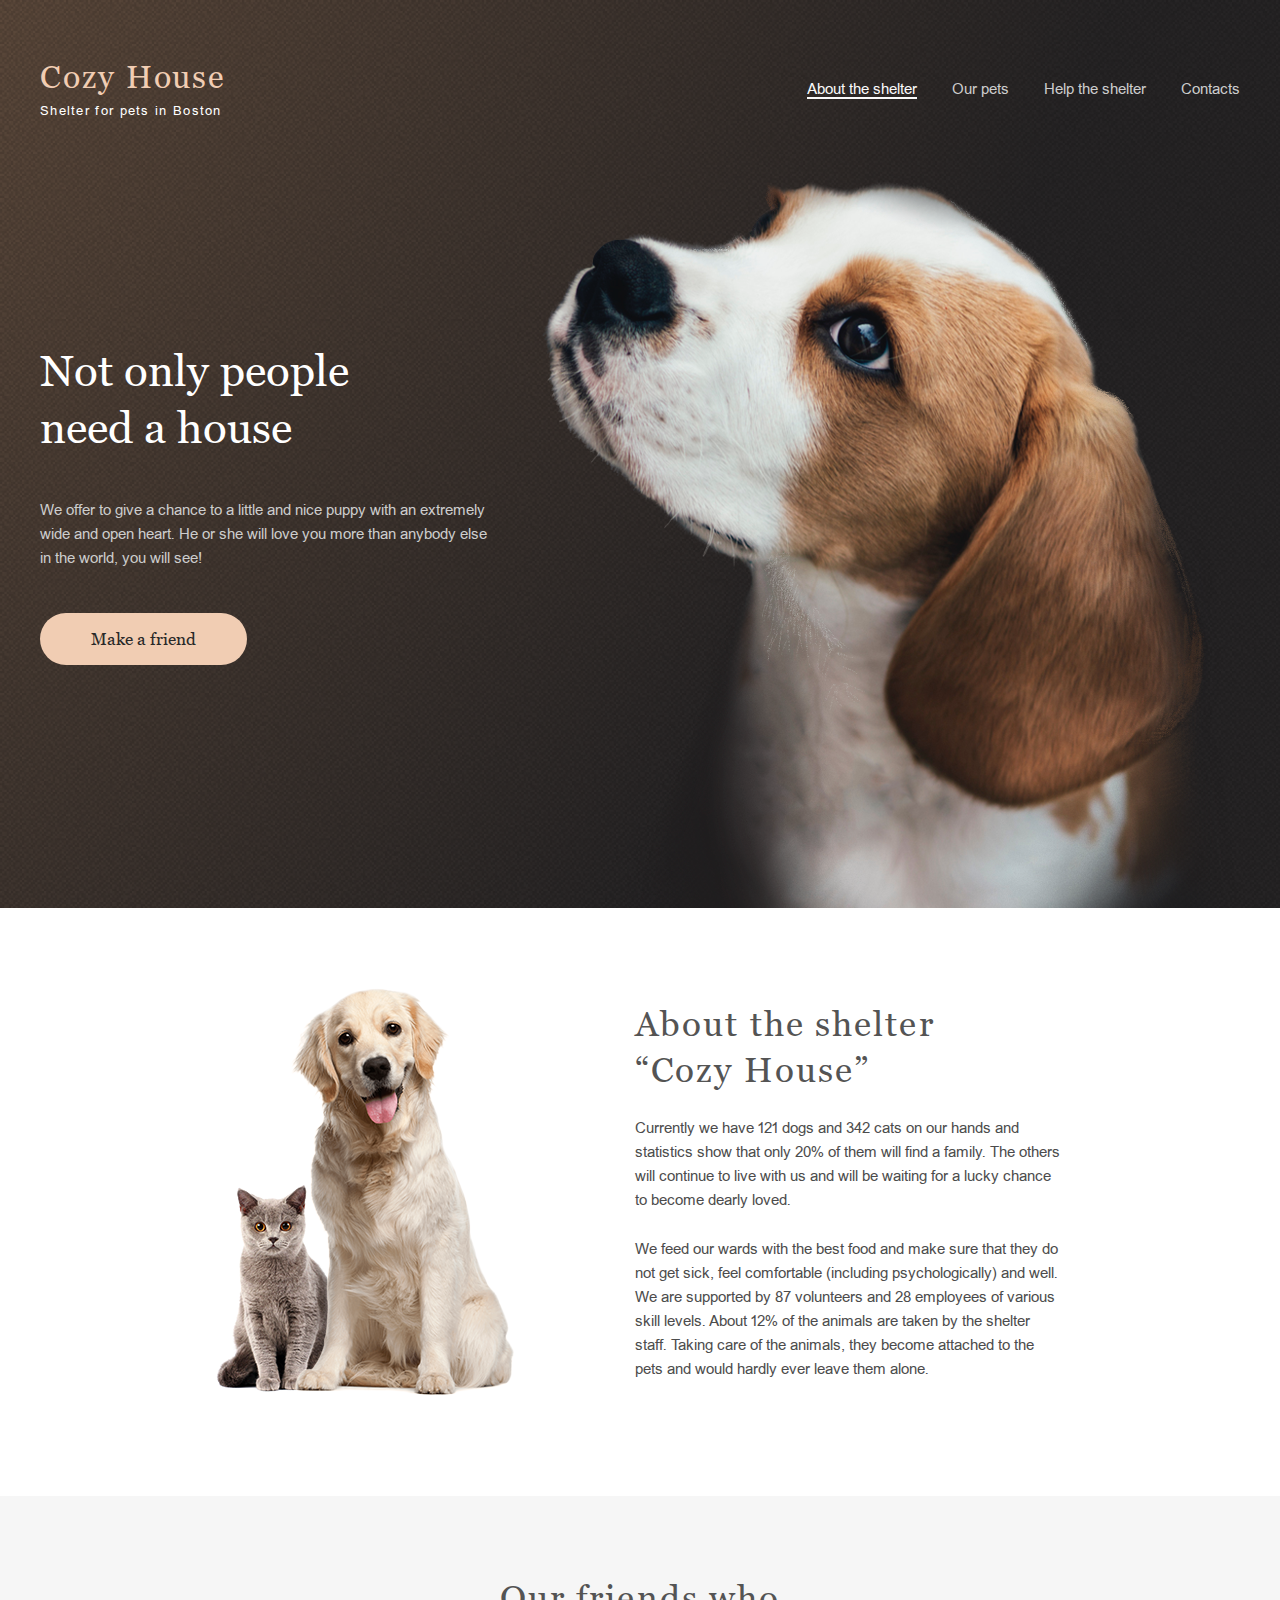
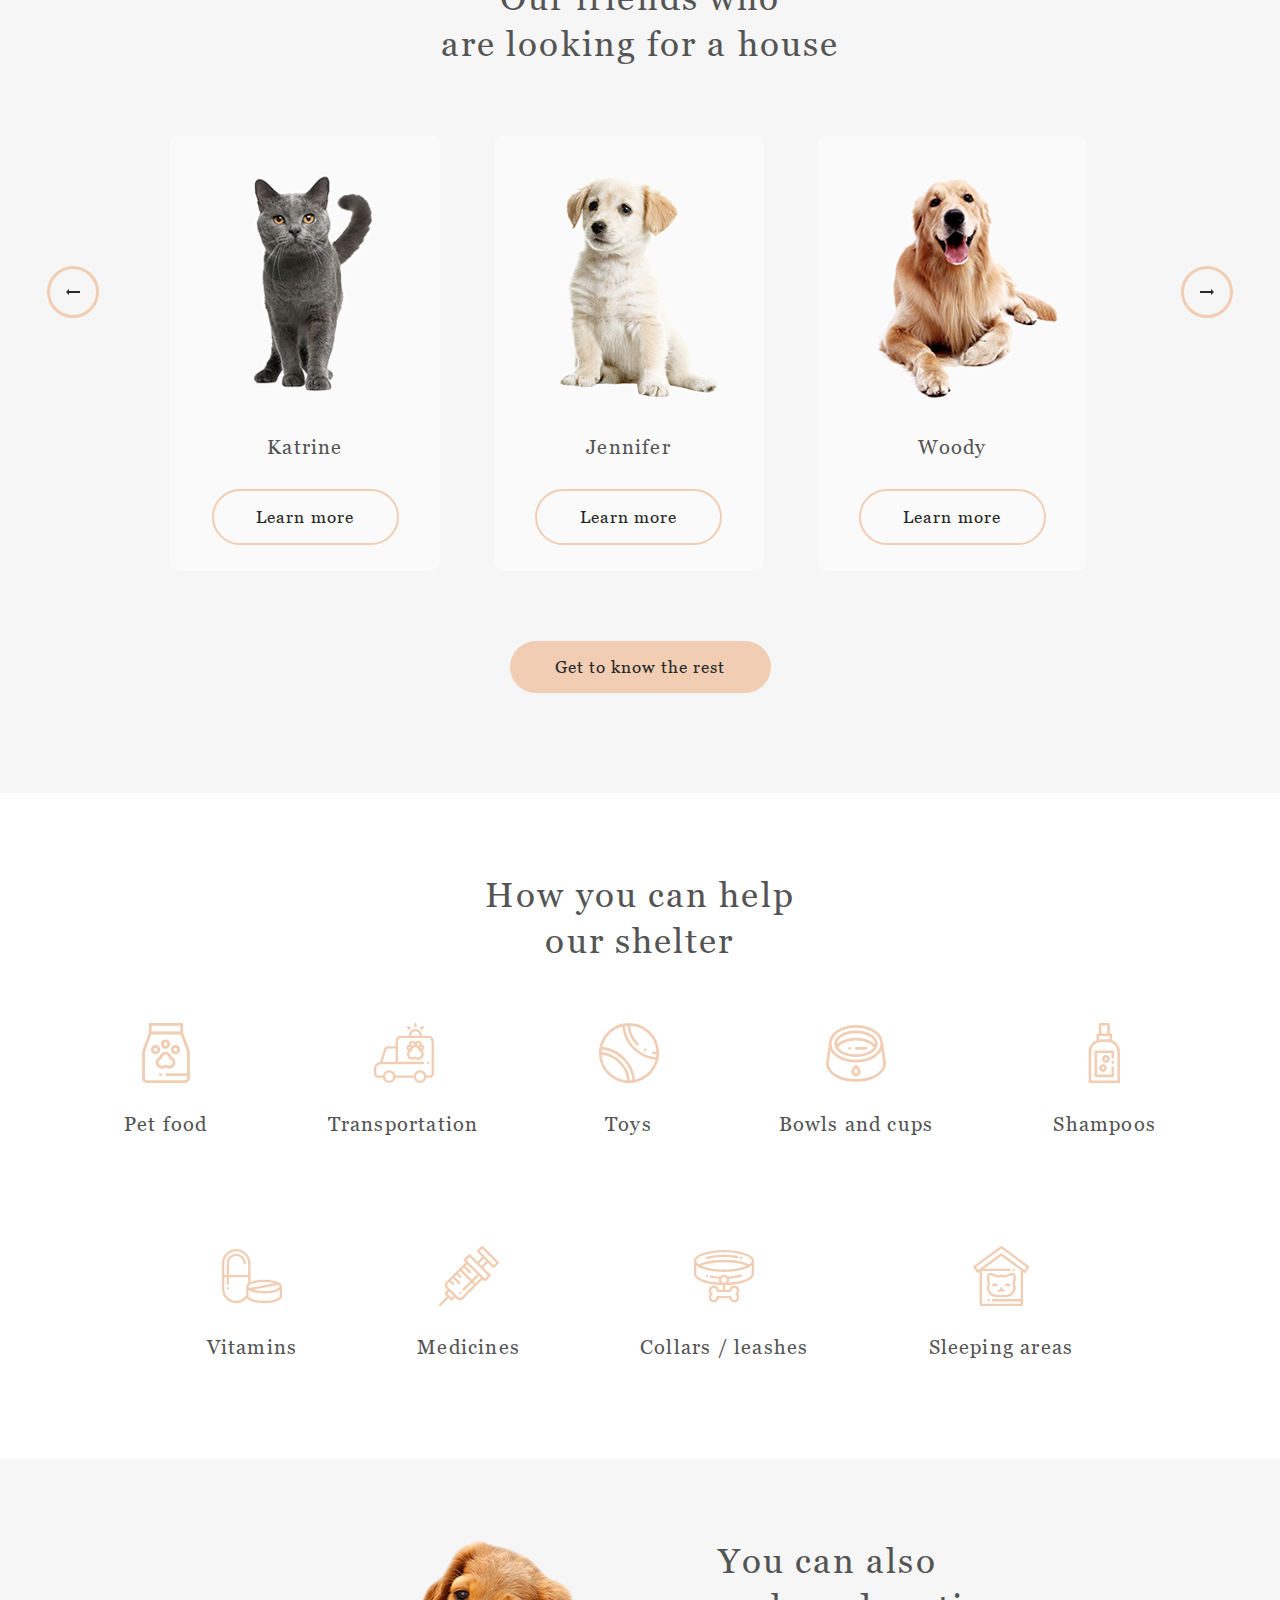
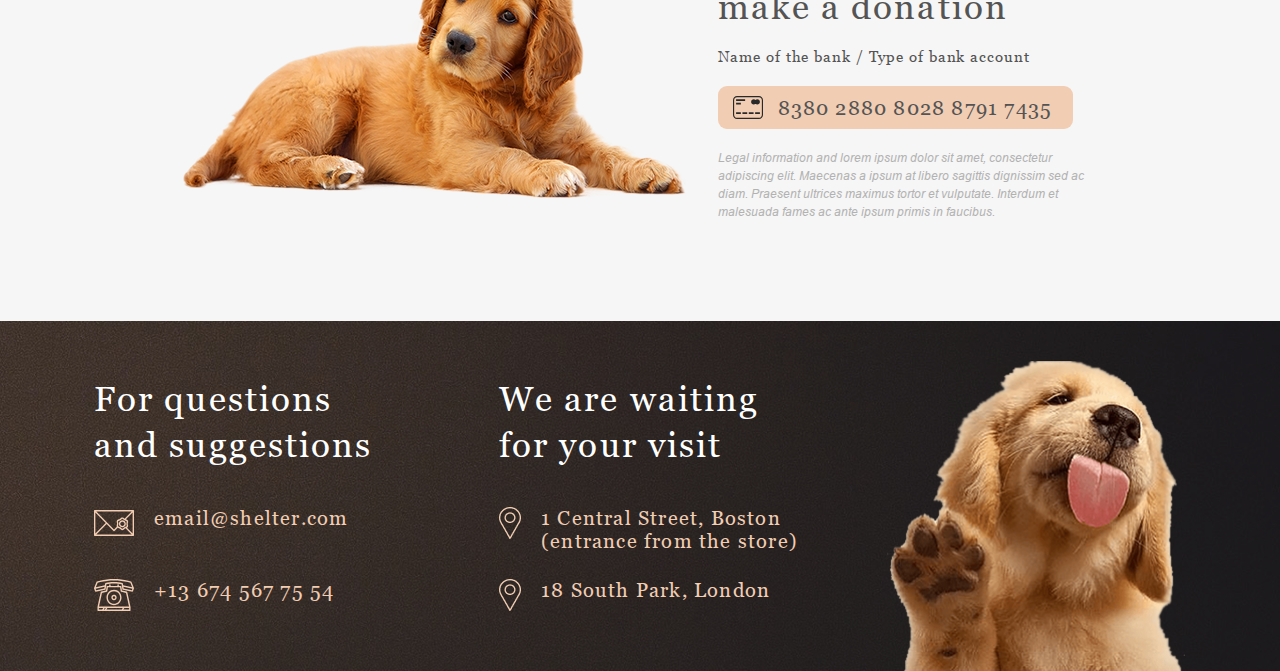
==== shelter/pages/main/index.html @ bc7380a4 "finish" ====
<!DOCTYPE html>
<html lang="en">

<head>
   <meta charset="UTF-8">
   <meta http-equiv="X-UA-Compatible" content="IE=edge">
   <meta name="viewport" content="width=device-width, initial-scale=1.0">
   <title>Document</title>
   <link rel="stylesheet" href="style.css">
</head>

<body>


   <div class="block-1">
      <div class="container-1">

         <header>
            <nav>
               <div class="logo">
                  <h1 class="logo1">Cozy House</h1>
                  <p class="logo2">Shelter for pets in Boston</p>
               </div>

               <ul class="nav-links">
                  <li class="li"><a href="#" class="link-decoration"
                        style="color: #fafafa; border-bottom: 2px solid #fafafa">About the
                        shelter</a>
                  </li>
                  <li class="li"><a href="../../pages/pets/index.html" class="link-decoration"
                        style="color: #CDCDCD; ">Our pets</a></li>
                  <li class="li"><a href="#help" class="link-decoration" style="color: #CDCDCD;">Help the shelter</a>
                  </li>
                  <li class="li"><a href="#footer" class="link-decoration" style="color: #CDCDCD;">Contacts</a></li>
               </ul>
               <div class="burger">
                  <div class="line line1"></div>
                  <div class="line line2"></div>
                  <div class="line line3"></div>
               </div>

            </nav>


         </header>



         <section class="section-1">
            <div class="section-1a">
               <p class="text-1">Not only people need a house</p>
               <p class="text-2">We offer to give a chance to a little and nice puppy with an extremely wide and
                  open heart. He or she
                  will love you more than anybody else in the world, you will see!</p>

               <a href="#frends"><button class="button-block1">Make a friend</button></a>
            </div>
            <div>
               <img class="section-1b" src="../../assets/images/start-screen-puppy.png" alt="puppy">
            </div>
         </section>
      </div>
   </div>

   <div class="block-2">
      <div class="container-2">
         <div class="section-2">
            <img class="block2-img" src="../../assets/images/about-pets.png" alt="pets">
            <div class="block-2-txt">
               <p class="block2-text1">About the shelter “Cozy House”</p>
               <p class="block2-text1a">Currently we have 121 dogs and 342 cats on our hands and statistics show
                  that only 20% of them
                  will
                  find a family. The others will continue to live with us and will be waiting for a lucky chance
                  to
                  become dearly loved.</p>
               <p class="block2-text1b">We feed our wards with the best food and make sure that they do not get
                  sick, feel comfortable
                  (including psychologically) and well. We are supported by 87 volunteers and 28 employees of
                  various
                  skill levels. About 12% of the animals are taken by the shelter staff. Taking care of the
                  animals,
                  they become attached to the pets and would hardly ever leave them alone.</p>
            </div>
         </div>
      </div>
   </div>

   <div class="block-3" id="frends">
      <div class="container-3">
         <p class="block3-text">Our friends who <br>
            are looking for a house</p>


         <div id="carousel" class="block3-frends carousel">


            <button class="arrow prev">
               <img src="../../assets/icons/Arrow(left).svg" alt="">
            </button>

            <div class="gallery">

               <div class="carousel-container">

                  <div class="card-pet carousel-item">
                     <img src="../../assets/images/pets-katrine.png" alt="lean more">
                     <div class="animal">
                        <p>Katrine</p>
                        <button>Learn more</button>
                     </div>
                  </div>
                  <div class="card-pet carousel-item">
                     <img src="../../assets/images/pets-jennifer.png" alt="lean more">
                     <div class="animal">
                        <p>Jennifer</p>
                        <button>Learn more</button>
                     </div>
                  </div>
                  <div class="card-pet carousel-item">
                     <img src="../../assets/images/pets-woody.png" alt="lean more">
                     <div class="animal">
                        <p>Woody</p>
                        <button>Learn more</button>
                     </div>
                  </div>
                  <div class="card-pet carousel-item">
                     <img src="../../assets/images/pets-sophia.png" alt="lean more">
                     <div class="animal">
                        <p>Sophia</p>
                        <button>Learn more</button>
                     </div>
                  </div>
                  <div class="card-pet carousel-item">
                     <img src="../../assets/images/pets-timmy.png" alt="lean more">
                     <div class="animal">
                        <p>Timmy</p>
                        <button>Learn more</button>
                     </div>
                  </div>
                  <div class="card-pet carousel-item">
                     <img src="../../assets/images/pets-charly.png" alt="lean more">
                     <div class="animal">
                        <p>Charly</p>
                        <button>Learn more</button>
                     </div>
                  </div>
                  <div class="card-pet carousel-item">
                     <img src="../../assets/images/pets-scarlet.png" alt="lean more">
                     <div class="animal">
                        <p>Scarlett</p>
                        <button>Learn more</button>
                     </div>
                  </div>
                  <div class="card-pet carousel-item">
                     <img src="../../assets/images/pets-fredie.png" alt="lean more">
                     <div class="animal">
                        <p>Freddie</p>
                        <button>Learn more</button>
                     </div>
                  </div>

               </div>

            </div>

            <button class="block3-button arrow next">
               <img src="../../assets/icons/Arrow (right).svg" alt="">
            </button>


         </div>

         <button class="button-get">Get to know the rest</button>


      </div>
   </div>
   <div class="block-4">
      <div class="container-4" id="help">
         <p class="block4-text">How you can help <br>
            our shelter</p>

         <div class="block4-icon1">
            <div class="block4-icon-pozition">
               <img src="../../assets/icons/icon-pet-food.svg" alt="">
               <p class="icon-txt">Pet food</p>
            </div>
            <div class="block4-icon-pozition">
               <img src="../../assets/icons/icon-transportation.svg" alt="">
               <p class="icon-txt">Transportation</p>
            </div>
            <div class="block4-icon-pozition">
               <img src="../../assets/icons/icon-toys.svg" alt="">
               <p class="icon-txt">Toys</p>
            </div>
            <div class="block4-icon-pozition">
               <img src="../../assets/icons/icon-bowls-and-cups.svg" alt="">
               <p class="icon-txt">Bowls and cups</p>
            </div>
            <div class="block4-icon-pozition">
               <img src="../../assets/icons/icon-shampoos.svg" alt="">
               <p class="icon-txt">Shampoos</p>
            </div>
            <div class="block4-icon-pozition">
               <img src="../../assets/icons/icon-vitamins.svg" alt="">
               <p class="icon-txt">Vitamins</p>
            </div>
            <div class="block4-icon-pozition">
               <img src="../../assets/icons/icon-medicines.svg" alt="">
               <p class="icon-txt">Medicines</p>
            </div>
            <div class="block4-icon-pozition">
               <img src="../../assets/icons/icon-collars-leashes.svg" alt="">
               <p class="icon-txt">Collars / leashes</p>
            </div>
            <div class="block4-icon-pozition">
               <img src="../../assets/icons/icon-sleeping-area.svg" alt="">
               <p class="icon-txt">Sleeping areas</p>
            </div>

         </div>


      </div>
   </div>

   <div class="block-5">
      <div class="container-5">
         <div class="block5-content">
            <img class="block5-img" src="../../assets/images/5donation-dog.png" alt="dog">
            <div class="block5-txt">
               <p class="block5-txt1">You can also make a donation</p>
               <p class="block5-txt2">Name of the bank / Type of bank account</p>
               <div class="block5-txt3">
                  <img class="block5-txt4" src="../../assets/icons/5credit-card.svg" alt="icon" width="30">
                  <a href="#" class="block5-txt5">8380 2880 8028 8791 7435</a>
               </div>
               <p class="block5-txt6">Legal information and lorem ipsum dolor sit amet, consectetur adipiscing
                  elit.
                  Maecenas a ipsum at libero sagittis dignissim sed ac diam. Praesent ultrices maximus tortor et
                  vulputate. Interdum et malesuada fames ac ante ipsum primis in faucibus.</p>

            </div>

         </div>

      </div>
   </div>

   <div class="block-6" id="footer">
      <div class="container-6">
         <div class="block6-content">
            <div class="block6-content1">
               <p class="bl6-text-big"> For questions and suggestions</p>
               <div class="bl6-icon">
                  <img src="../../assets/icons/6_1_icon-email.svg" alt="">
                  <a href="mailto:email@shelter.com" class="bl6-text-smoll">email@shelter.com</a>
               </div>
               <div class="bl6-icon">
                  <img src="../../assets/icons/6_1_icon-phone.svg" alt="">
                  <a href="tel:+136745677554" class="bl6-text-smoll">+13 674 567 75 54</a>
               </div>
            </div>
            <div class="block6-content2">
               <p class="bl6-text-big">We are waiting for your visit</p>
               <div class="bl6-icon">
                  <img src="../../assets/icons/icon-marker.png" alt="">
                  <a href="https://goo.gl/maps/FT7vVtzFoKrzdnmH7" class="bl6-text-smoll">1 Central Street, Boston
                     (entrance from the store)</a>
               </div>
               <div class="bl6-icon">
                  <img src="../../assets/icons/icon-marker.png" alt="">
                  <a href="https://goo.gl/maps/faLbbpLskuYfagEq6" class="bl6-text-smoll">18 South Park, London
                  </a>
               </div>

            </div>
            <div class="block6-content3">
               <img src="../../assets/images/6footer-puppy.png" alt="puppy">

            </div>
         </div>
      </div>
   </div>



   <script src="script.js"></script>
</body>

</html>
---- shelter/pages/main/style.css ----
@font-face {
    font-family: 'Arial';
    src: url('../../assets/fonts/UkArial1Normal.woff2') format('woff2'),
        url('../../assets/fonts/UkArial1Normal.woff') format('woff'),
        url('../../assets/fonts/ofont.ru_Uk_Arial1.ttf') format('truetype');
    font-weight: normal;
    font-style: normal;
    font-display: swap;
}
@font-face {
    font-family: 'Arial';
    src: url('../../assets/fonts/Arial-ItalicMT.woff2') format('woff2'),
        url('../../assets/fonts/Arial-ItalicMT.woff') format('woff'),
        url('../../assets/fonts/Arial-ItalicMT.ttf') format('truetype');
    font-weight: normal;
    font-style: italic;
    font-display: swap;
}
@font-face {
    font-family: 'Georgia';
    src: url('../../assets/fonts/Georgia.woff2') format('woff2'),
        url('../../assets/fonts/Georgia.woff') format('woff'),
        url('../../assets/fonts/Georgia.ttf') format('truetype');
    font-weight: normal;
    font-style: normal;
    font-display: swap;
}
*{
	padding: 0;
	margin: 0;
	border: 0;
}
*,*:before,*:after{
	-moz-box-sizing: border-box;
	-webkit-box-sizing: border-box;
	box-sizing: border-box;
}
:focus,:active{outline: none;}
a:focus,a:active{outline: none;}

nav,footer,header,aside{display: block;}

html,body{
	height: 100%;
	width: 100%;
	font-size: 100%;
	line-height: 1;
	font-size: 14px;
	-ms-text-size-adjust: 100%;
	-moz-text-size-adjust: 100%;
	-webkit-text-size-adjust: 100%;
}
input,button,textarea{font-family:inherit;}

input::-ms-clear{display: none;}
button{cursor: pointer;}
button::-moz-focus-inner {padding:0;border:0;}
a, a:visited{text-decoration: none;}
a:hover{text-decoration: none;}
ul li{list-style: none;}
img{vertical-align: top;}

h1,h2,h3,h4,h5,h6{font-size:inherit;font-weight: 400;}

.block-1 { 
    background: url('../../assets/images/start-screen-background.png'),
    radial-gradient(100% 215.42% at 0% 0%, #5b483a 0%, #262425 100%), #211f20;
    background-image: url('../../assets/images/start-screen-gradient-background.png'), radial-gradient(100% 215.42% at 0% 0%, rgb(91, 72, 58) 0%, rgb(38, 36, 37) 100%);
    background-size: cover;    
}

.logo1{
    font-family: 'Georgia';
    font-style: normal;
    font-weight: 400;
    font-size: 32px;
    line-height: 110%; 
    color: #F1CDB3; 
    letter-spacing: 0.06em;     
    left: 0px;    
}
.logo2{
    font-family: 'Arial';
    font-style: normal;
    font-weight: 400;
    font-size: 13px;
    line-height: 15px;
    left: 4px;
    color: #FFFFFF;
    letter-spacing: 0.1em;
    margin-bottom: 0;
}
.container-1{    
    padding: 0 40px;
    max-width: 1280px;
    margin: 0 auto;
}
/*    бургер */

nav{
    display: flex;
    justify-content: space-between;    
}
.logo{
    display: flex;
    flex-direction: column;
    justify-content: space-between;
    height: 60px;
    margin-top: 60px;
}
.nav-links{
    height: 60px;
    margin-top: 60px;
    display: flex;
    justify-content: flex-end;
    align-items: center;
}
.nav-links li{
   list-style: none;
}
.nav-links a{
   transition: linear .3s;
   -webkit-transition: linear .3s;
}
.nav-links a:hover{
   border-bottom: 2px solid #CDCDCD;
}

.link-decoration{
    margin-left: 35px;
    font-family: 'Arial';
    font-style: normal;
    font-weight: 400;
    font-size: 15px;
    line-height: 160%;
    text-decoration: none;
}

.burger{
   cursor: pointer;
   display: none;
}
.line{
   width: 25px;
   height: 3px;
   margin: 5px;
   background-color: #fff;
   transition: all .4s ease;
}
@media screen and (max-width: 1024px){
   .nav-links{
      width: 65%;
   }
}
@media screen and (max-width: 815px) {
   .burger{
      display: block;
      margin-top: 60px;
   }
   .nav-links{
      font-size: 32px;
      line-height: 160%; 
      margin-top: 0;
      position: absolute;
      right: 0;
      height: 825px;
      display: flex;
      flex-direction: column;
      align-items: center;
      width: 65%;
      background-color: #292929;
      transform: translateX(100%);
      transition: transform .5s ease-in;
      gap: 50px;
      justify-content: center;
   }
.nav-links li{
   opacity: 0;   
}
}
.nav-active{
   transform: translateX(0%);
}
@keyframes navLinksFade{
   from{
      opacity: 0;
      transform: translateX(50%);
   }
   to{
      opacity: 1;
      transform: translateX(0%);
   }
}
.toggle .line1{
   transform: rotate(-45deg) translate(-5px, 6px);
}
.toggle .line2{
   opacity: 0;
}
.toggle .line3{
   transform: rotate(45deg) translate(-5px, -6px);   
}
/* burger finish */



.section-1{
    justify-content: space-between;
    display: flex;
    margin-top: 60px;
}
.section-1a{
    align-items: flex-start;
}
.text-1{
    font-family: 'Georgia';
    font-style: normal;
    font-weight: 400;
    font-size: 44px;
    line-height: 130%;
    width: 310px;
    height: 114px;
    left: calc(50% - 310px/2 - 75px);
    margin-bottom: 42px;
    color: #FFFFFF;
    margin-top: 163px;
    }
.text-2{
    width: 460px;
    height: 72px;
    left: calc(50% - 460px/2);
    bottom: 94px;
    font-family: 'Arial';
    font-style: normal;
    font-weight: 400;
    font-size: 15px;
    line-height: 160%;
    display: flex;
    align-items: center;
    color: #CDCDCD;
    margin-bottom: 42px;
}
.button-block1{
    width: 207px;
    height: 52px;
    background: #F1CDB3;
    border-radius: 100px;
    font-family: 'Georgia';
    font-style: normal;
    font-weight: 400;
    font-size: 17px;
    line-height: 130%;
    color: #292929;
}
.section-1b{
    width: 100%;
}
@media (max-width: 1245px){
    .section-1{
        display: block;
    }
    .text-1{
        margin-top: 0;
        width: 310px;   
        height: 114px;
        /* margin: 0 auto; */
        text-align: start;
    }
    .text-2{
        width: 460px;
        height: 72px;
        /* margin: 0 auto; */
        text-align: start;
    }
    .section-1b{
        width: 70%;
        display: block;
        margin: 0 auto;

    }
    .section-1a{
        text-align: center;
        margin: 0 auto 100px auto;
        width: 460px;
    }
}
       

.block-2{
    background-color: #ffffff;
}
.container-2{
    max-width: 1280px;
    padding: 0 40px;
    margin: 0 auto;
}
.section-2{
    display: flex;
    justify-content: center;
    gap: 120px;
}
.block-2-txt{
    display: flex;
    flex-direction: column;
}
.block2-img{
    width: 300px;
    height: 408px;
    margin-top: 80px;
    margin-bottom: 100px;
}
.block2-text1{
    width: 330px;
    height: 90px;
    font-family: 'Georgia';
    font-style: normal;
    font-weight: 400;
    font-size: 35px;
    line-height: 130%;
    color: #545454;
    letter-spacing: 0.06em;
    margin-top: 94px;
  
}
.block2-text1a{
    width: 430px;
    height: 96px;
    font-family: 'Arial';
    font-style: normal;
    font-weight: 400;
    font-size: 15px;
    line-height: 160%;
    color: #4C4C4C;
    margin-top: 25px;
    
}
.block2-text1b{
    width: 430px;
    height: 144px;
    font-family: 'Arial';
    font-style: normal;
    font-weight: 400;
    font-size: 15px;
    line-height: 160%;
    color: #4C4C4C;
    margin-top: 25px;
    
}
@media (max-width: 1245px){
    .section-2{
        flex-direction: column-reverse;
        gap: 0;
    }
    .block2-img{
        margin-left: auto;
        margin-right: auto;
    }
    .block-2-txt{
        margin-left: auto;
        margin-right: auto;   
    }
}


.container-3{
    max-width: 1280px;
    padding: 0 40px;
    margin: 0 auto;
}

.block-3{
    width: 100%;
    background: #F6F6F6;
    padding-bottom: 100px;
}

.block3-text{   
    text-align: center;
    width: 400px;
    height: 90px;  
    font-family: 'Georgia';
    font-style: normal;
    font-weight: 400;
    font-size: 35px;
    line-height: 130%;
    letter-spacing: 0.06em;
    color: #545454;
    margin-left: auto;
    margin-right: auto;
    padding: 80px 0 60px 0;
}
/* стили для кнопок */


/* карусель */
.carousel {
   position: relative;
   max-width: 1200px;
   padding: 10px 70px;
   margin: 0 auto;
}
.block3-frends{
    align-items: center;
    justify-content: space-between;
    display: flex;
    margin-top: 90px;
}
.animal{
    text-align: center;
    margin-top: 30px;
    margin-bottom: 90px;
}
.animal p{
    margin-bottom: 30px;
    font-family: 'Georgia';
    font-size: 20px;
    line-height: 23px;
    align-items: center;
    text-align: center;
    letter-spacing: 0.06em;
    color: #545454;
}
.animal button{
    width: 187px;
    border: 2px solid #F1CDB3;
    border-radius: 100px;
    padding: 15px 0;
    background: #FAFAFA;
    font-family: 'Georgia';
    font-size: 17px;
    line-height: 130%;
    letter-spacing: 0.06em;
    color: #292929;
}
.animal button:hover{
    background-color :  #F1CDB3;
}
.card-pet{
    width: 270px;
    height: 435px; 
    background: #FAFAFA;
    border-radius: 9px;
    display: block;
}
.arrow {
   position: absolute;
   top: 140px;
   padding: 0;
   display: block;
   background-color: #F6F6F6;
   width: 52px;
   height: 52px;
   border: 3px solid #F1CDB3;
   border-radius: 50%;
   cursor: pointer;
 }
 .arrow img{
   padding: 10px;
}
 .arrow:focus {
   outline: none;
 }
 
 .arrow:hover {
   cursor: pointer;   
   background-color :  #F1CDB3;
 }
 
 .prev {
   left: 7px;
 }
 
 .next {
   right: 7px;
 }
 .gallery {
   max-width: 990px;
   overflow: hidden;
   margin: 0 auto;
   display: flex;
 }
 .carousel-container {
   height: 435px;
   width: 9999px;
   margin: 0;
   padding: 0;
   list-style: none;
   transition: margin-left 250ms;
 }
 
 .carousel-item {
   display: inline-block;
   margin: 0 25px;
 }

.button-get{
    display: block;
    margin-left: auto;
    margin-right: auto;
    margin-top: 60px;
    width: 261px;
    height: 52px; 
    background: #F1CDB3;
    border-radius: 100px;    
    font-family: 'Georgia';
    font-size: 17px;
    letter-spacing: 0.06em;
    color: #292929;
}
@media (max-width: 1245px){
    .woody{
        display: none;
    }
}


.block-4{
    background-color: #ffffff;    
}
.container-4{
    max-width: 1280px;
    padding: 0 40px;
    margin: 0 auto;
    left: calc(50% - 1200px/2);
}
.block4-text{
    text-align: center;
    width: 310px;
    height: 90px;
    font-family: 'Georgia';
    font-style: normal;
    font-weight: 400;
    font-size: 35px;
    line-height: 130%;
    letter-spacing: 0.06em;
    color: #545454;
    margin-top: 80px;
    margin-bottom: 5px;
    margin-left: auto;
    margin-right: auto;
}
.block4-icon1{
    max-width: 1035px;
    display: flex;
    flex-wrap: wrap;
    gap: 55px 120px;
    align-content: center;
    justify-content: center;  
    margin-left: auto;
    margin-right: auto;    
    margin-bottom: 100px;
}
.icon-txt{
    font-family: 'Georgia';
    font-style: normal;
    font-weight: 400;
    font-size: 20px;
    line-height: 115%;
    letter-spacing: 0.06em;
    color: #545454;
    margin-top: 30px;
}
.block4-icon-pozition{
    display: block;
    margin-top: 55px;
    height: 60px;
    text-align: center;
    width: auto;
    height: 113px;
}

.block-5{
    width: 100%;
    background: #F6F6F6;
}
.container-5{
    max-width: 1280px;
    padding: 0 40px;
    margin: 0 auto;
}
.block5-content{
    display: flex;
    justify-content: center;
    gap: 0 30px;
    padding-top: 80px;
    padding-bottom: 100px;
}
.block5-img{
    width: 505px;
    height: 261px;
}
.block5-txt1{
    width: 300px;
    height: 90px;
    font-family: 'Georgia';
    font-style: normal;
    font-weight: 400;
    font-size: 35px;
    line-height: 130%;
    letter-spacing: 0.06em;
    color: #545454;
}
.block5-txt2{
    margin-top: 20px;
    width: 320px;
    height: 17px;
    font-family: 'Georgia';
    font-style: normal;
    font-weight: 400;
    font-size: 15px;
    line-height: 110%;
    letter-spacing: 0.06em;
    color: #545454;
}
.block5-txt3{
    display: flex;
    width: 355px;
    height: 43px;
    background: #F1CDB3;
    border-radius: 9px;
    margin-top: 20px;
}
.block5-txt4{
    margin-left: 15px;
}
.block5-txt5{
    align-items: center;
    margin-left: 15px;
    font-family: 'Georgia';
    font-style: normal;
    font-weight: 400;
    font-size: 20px;
    line-height: 115%;
    letter-spacing: 0.06em;
    color: #545454;
    margin-top: 11px;
}
.block5-txt6{
    width: 380px;
    height: 72px;  
    font-family: 'Arial';
    font-style: italic;
    font-weight: 400;
    font-size: 12px;
    line-height: 18px;
    color: #B2B2B2;
    margin-top: 20px;
}
@media (max-width: 1245px){
    .block5-content{
        flex-direction: column-reverse;
        margin-right: auto;
        margin-left: auto;
        
    }   
    .block5-img{
        margin-top: 60px;
        margin-left: auto;
        margin-right: auto;
    }
    .block5-txt{
        margin-left: auto;
        margin-right: auto;
    }
}


.block-6{
    background: url('../../assets/images/footer-background.png'),
    radial-gradient(100% 215.42% at 0% 0%, #5b483a 0%, #262425 100%), #211f20;
    background-image: url('../../assets/images/footer-background.png'), radial-gradient(100% 215.42% at 0% 0%, rgb(91, 72, 58) 0%, rgb(38, 36, 37) 100%);
    background-size: cover;
}
.container-6{
    max-width: 1280px;
    padding: 0 40px;
    margin: 0 auto;
}
.block6-content{
    display: flex;
    flex-wrap: wrap;
    gap: 80px;
    justify-content: center;
}
.block6-content1{
    flex-direction: column;  
    margin-top: 56px;  
}
.block6-content2{
    flex-direction: column;
    margin-top: 56px; 
}
.block6-content3{
    flex-direction: column;
    margin-top: 40px;
}
.bl6-text-big{
    width: 280px;
    height: 90px;
    left: calc(50% - 278px/2 - 0px);
    font-family: 'Georgia';
    font-style: normal;
    font-weight: 400;
    font-size: 35px;
    line-height: 130%;
    letter-spacing: 0.06em;
    color: #FFFFFF;
}
.bl6-text-smoll{
    width: 265px;
    height: 23px;
    left: calc(50% - 191px/2 + 16.5px);
    font-family: 'Georgia';
    font-style: normal;
    font-weight: 400;
    font-size: 20px;
    line-height: 115%;
    letter-spacing: 0.06em;
    color: #F1CDB3;
    margin-left: 20px;
}
.bl6-icon{
    display: flex;
    margin-top: 40px;
}
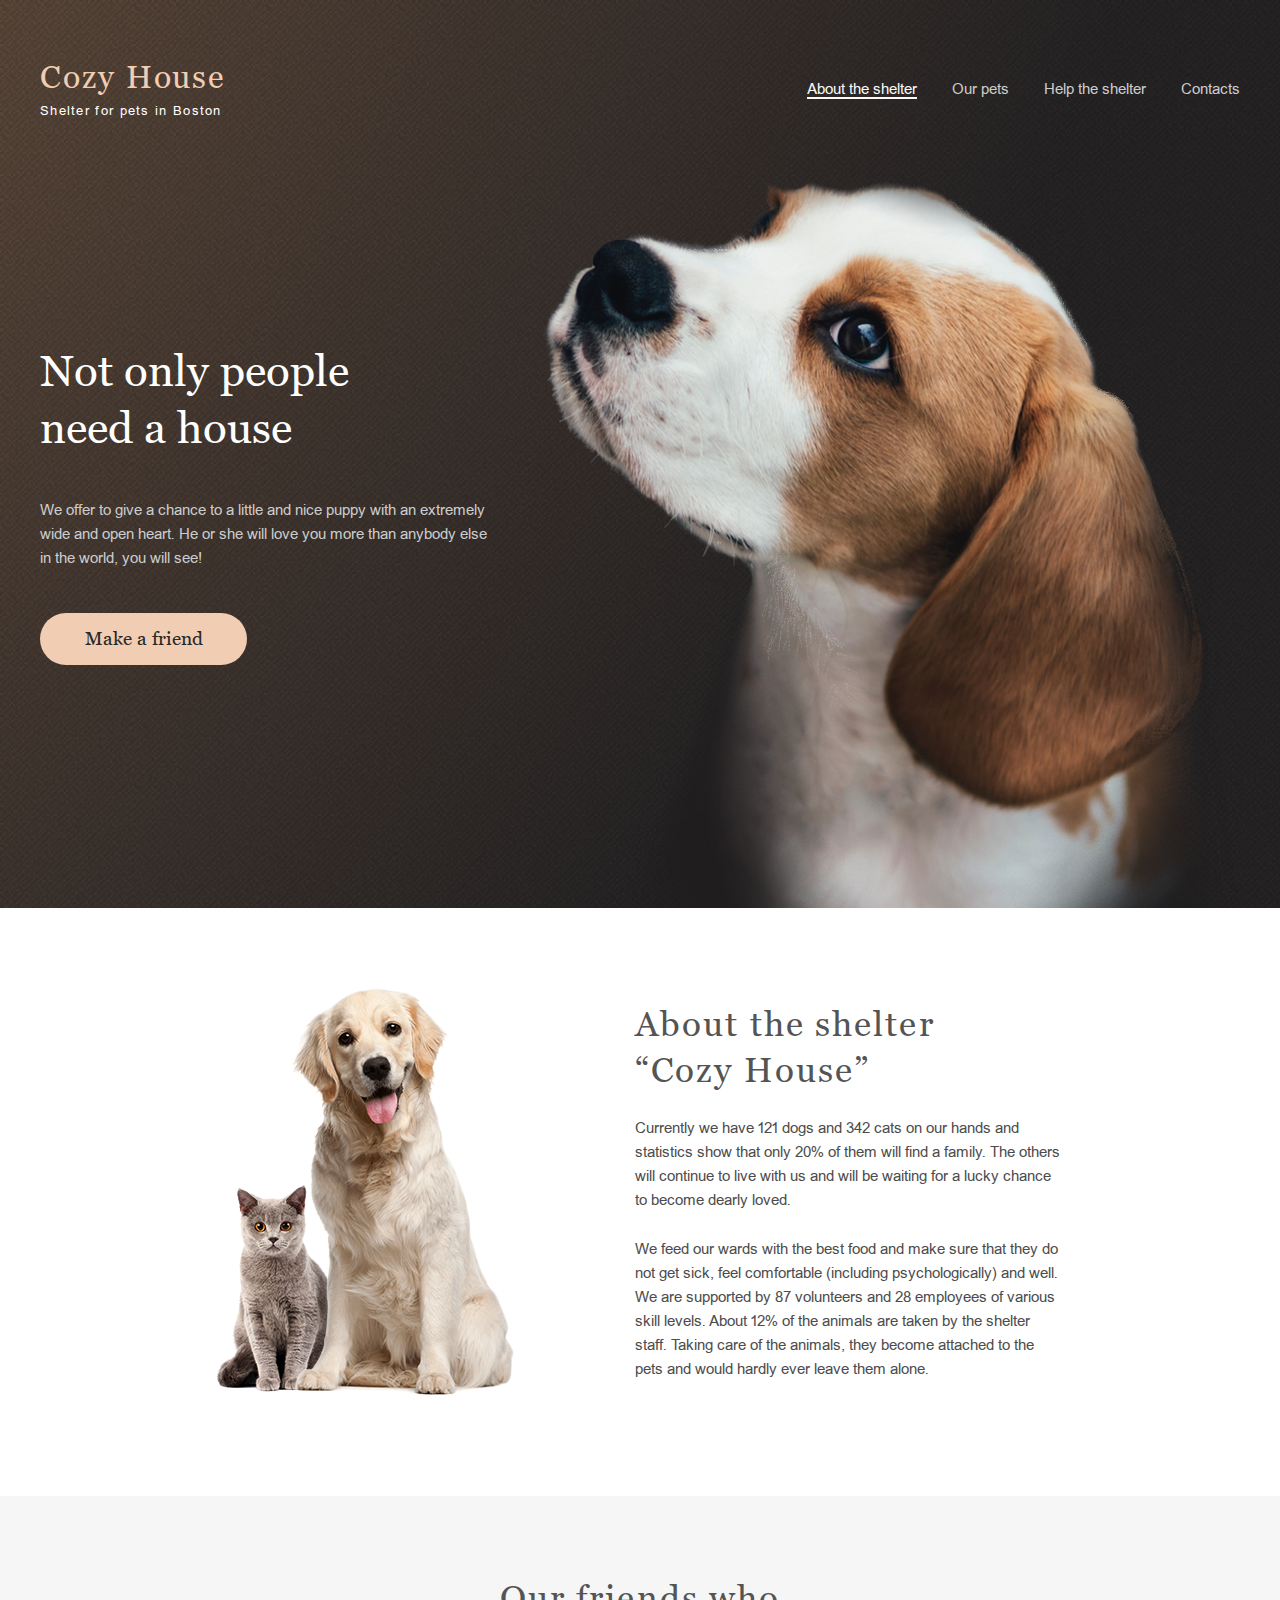
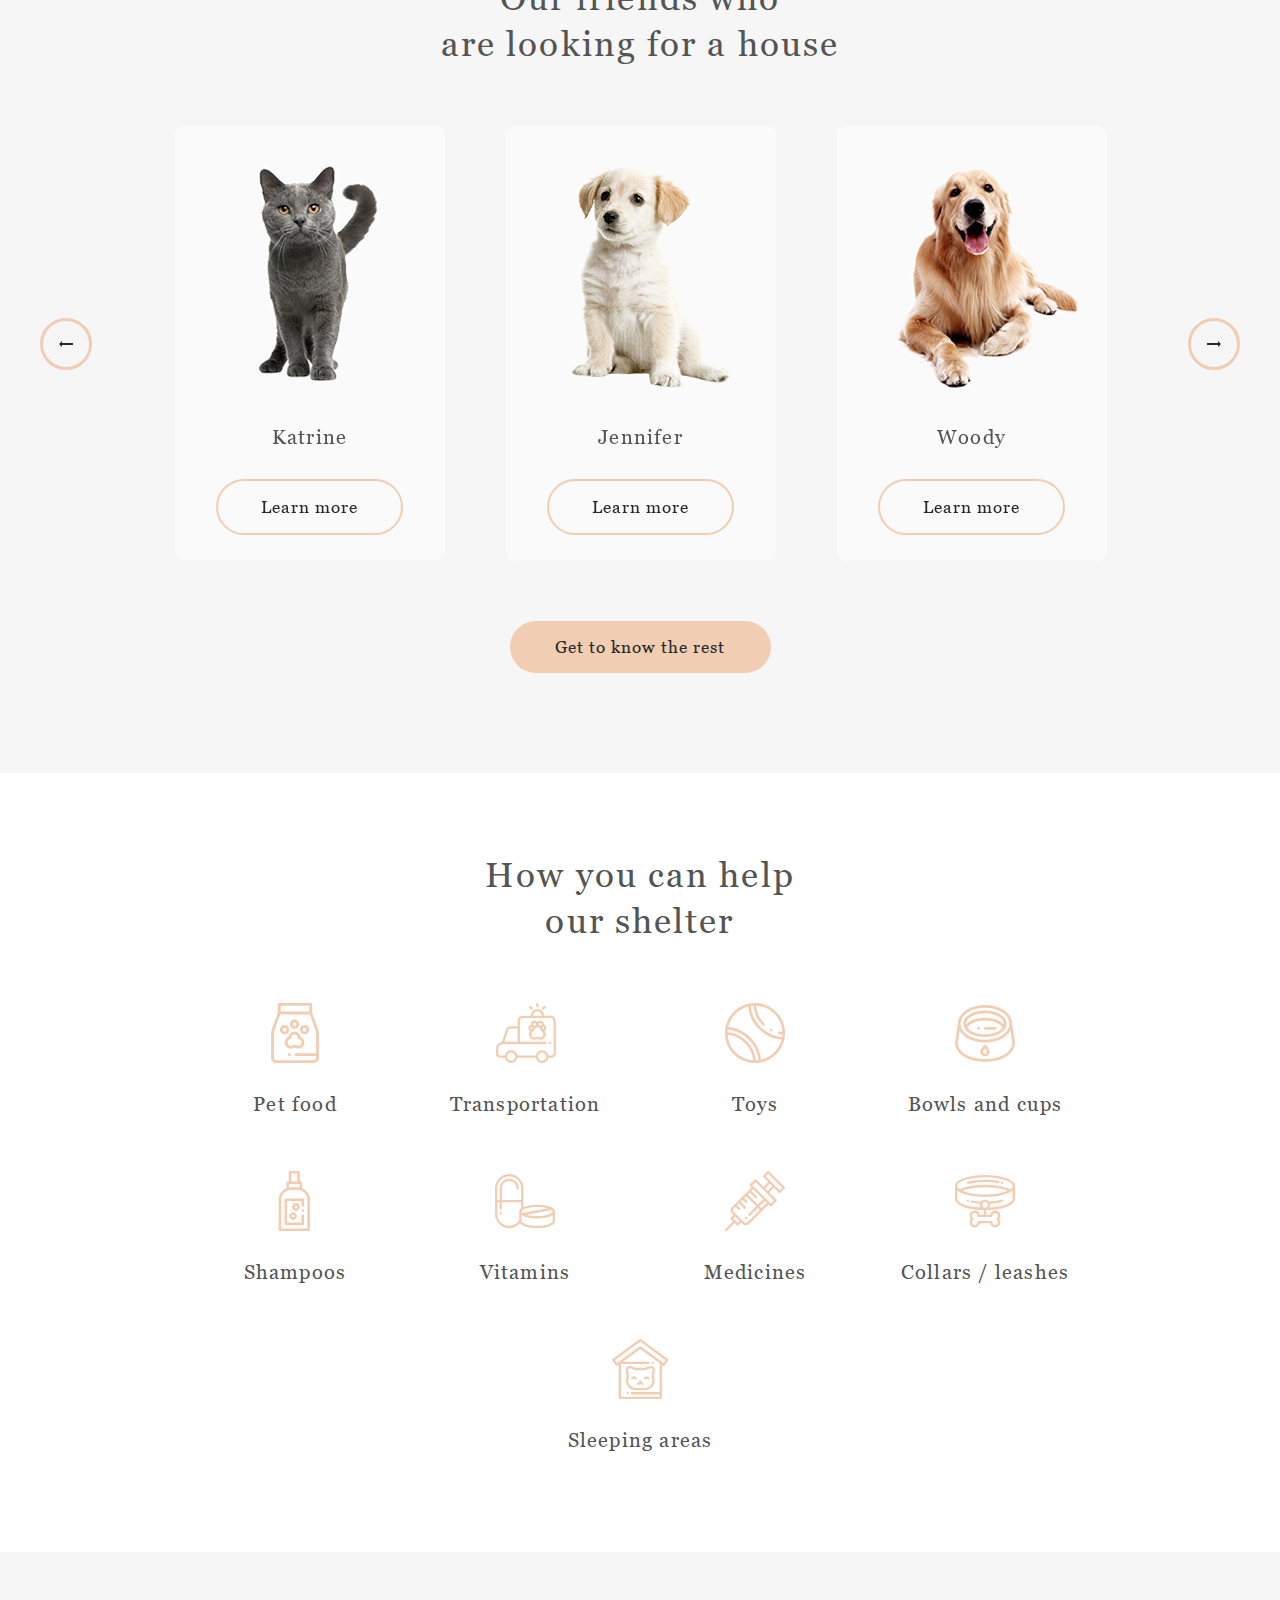
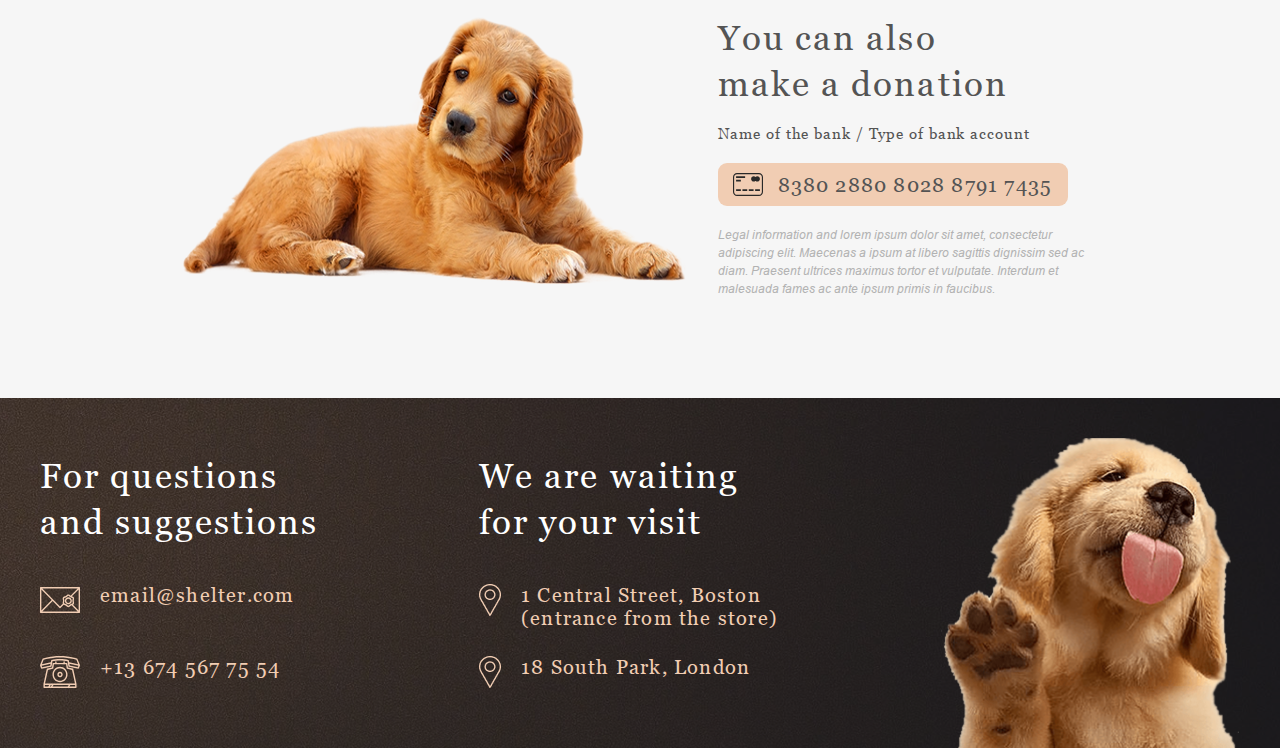
==== commit ca7ecd84: "fixed: page1" ====
--- a/shelter/pages/main/index.html
+++ b/shelter/pages/main/index.html
@@ -13,35 +13,37 @@
 
 
    <div class="block-1">
-      <div class="container-1">
-
-         <header>
-            <nav>
-               <div class="logo">
-                  <h1 class="logo1">Cozy House</h1>
-                  <p class="logo2">Shelter for pets in Boston</p>
-               </div>
-
-               <ul class="nav-links">
-                  <li class="li"><a href="#" class="link-decoration"
-                        style="color: #fafafa; border-bottom: 2px solid #fafafa">About the
-                        shelter</a>
-                  </li>
-                  <li class="li"><a href="../../pages/pets/index.html" class="link-decoration"
-                        style="color: #CDCDCD; ">Our pets</a></li>
-                  <li class="li"><a href="#help" class="link-decoration" style="color: #CDCDCD;">Help the shelter</a>
-                  </li>
-                  <li class="li"><a href="#footer" class="link-decoration" style="color: #CDCDCD;">Contacts</a></li>
-               </ul>
-               <div class="burger">
-                  <div class="line line1"></div>
-                  <div class="line line2"></div>
-                  <div class="line line3"></div>
-               </div>
-
-            </nav>
-
-
+      <div class="container">       
+
+         <header class="header">
+            
+               <div class="header__body">
+                  <div class="logo">
+                     <h1 class="logo1">Cozy House</h1>
+                     <p class="logo2">Shelter for pets in Boston</p>
+                  </div>
+                  <div class="header__burger">
+                     <span></span>
+                  </div>
+                  <nav class="header__menu">
+                     <ul class="header__list">
+                        <li>
+                           <a href="#" class="header__link main__link">About the shelter</a>
+                        </li>
+                        <li>
+                           <a href="#" class="header__link">Our pets</a>
+                        </li>
+                        <li>
+                           <a href="#" class="header__link">Help the shelter</a>
+                        </li>
+                        <li>
+                           <a href="#" class="header__link">Contacts</a>
+                        </li>
+                        
+                     </ul>
+                  </nav>
+               </div>
+            
          </header>
 
 
@@ -55,7 +57,7 @@
 
                <a href="#frends"><button class="button-block1">Make a friend</button></a>
             </div>
-            <div>
+            <div class="section-1b__img">
                <img class="section-1b" src="../../assets/images/start-screen-puppy.png" alt="puppy">
             </div>
          </section>
@@ -63,7 +65,7 @@
    </div>
 
    <div class="block-2">
-      <div class="container-2">
+      <div class="container">
          <div class="section-2">
             <img class="block2-img" src="../../assets/images/about-pets.png" alt="pets">
             <div class="block-2-txt">
@@ -87,7 +89,7 @@
    </div>
 
    <div class="block-3" id="frends">
-      <div class="container-3">
+      <div class="container">
          <p class="block3-text">Our friends who <br>
             are looking for a house</p>
 
@@ -95,80 +97,107 @@
          <div id="carousel" class="block3-frends carousel">
 
 
-            <button class="arrow prev">
+            <button class="max-w arrow prev">
                <img src="../../assets/icons/Arrow(left).svg" alt="">
             </button>
 
             <div class="gallery">
 
-               <div class="carousel-container">
-
-                  <div class="card-pet carousel-item">
-                     <img src="../../assets/images/pets-katrine.png" alt="lean more">
-                     <div class="animal">
-                        <p>Katrine</p>
-                        <button>Learn more</button>
-                     </div>
-                  </div>
-                  <div class="card-pet carousel-item">
-                     <img src="../../assets/images/pets-jennifer.png" alt="lean more">
-                     <div class="animal">
-                        <p>Jennifer</p>
-                        <button>Learn more</button>
-                     </div>
-                  </div>
-                  <div class="card-pet carousel-item">
-                     <img src="../../assets/images/pets-woody.png" alt="lean more">
-                     <div class="animal">
-                        <p>Woody</p>
-                        <button>Learn more</button>
-                     </div>
-                  </div>
-                  <div class="card-pet carousel-item">
-                     <img src="../../assets/images/pets-sophia.png" alt="lean more">
-                     <div class="animal">
-                        <p>Sophia</p>
-                        <button>Learn more</button>
-                     </div>
-                  </div>
-                  <div class="card-pet carousel-item">
-                     <img src="../../assets/images/pets-timmy.png" alt="lean more">
-                     <div class="animal">
-                        <p>Timmy</p>
-                        <button>Learn more</button>
-                     </div>
-                  </div>
-                  <div class="card-pet carousel-item">
-                     <img src="../../assets/images/pets-charly.png" alt="lean more">
-                     <div class="animal">
-                        <p>Charly</p>
-                        <button>Learn more</button>
-                     </div>
-                  </div>
-                  <div class="card-pet carousel-item">
-                     <img src="../../assets/images/pets-scarlet.png" alt="lean more">
-                     <div class="animal">
-                        <p>Scarlett</p>
-                        <button>Learn more</button>
-                     </div>
-                  </div>
-                  <div class="card-pet carousel-item">
-                     <img src="../../assets/images/pets-fredie.png" alt="lean more">
-                     <div class="animal">
-                        <p>Freddie</p>
-                        <button>Learn more</button>
-                     </div>
-                  </div>
-
-               </div>
-
-            </div>
-
-            <button class="block3-button arrow next">
+               <div class="slider">
+
+                  <div class="slider-item">
+                     <div class="card-pet">
+                        <img src="../../assets/images/pets-katrine.png" alt="lean more">
+                        <div class="animal">
+                           <p>Katrine</p>
+                           <button>Learn more</button>
+                        </div>
+                     </div>
+                  </div>
+                  <div class="slider-item">
+                     <div class="card-pet">
+                        <img src="../../assets/images/pets-jennifer.png" alt="lean more">
+                        <div class="animal">
+                           <p>Jennifer</p>
+                           <button>Learn more</button>
+                        </div>
+                     </div>
+                  </div>
+                  <div class="slider-item">
+                     <div class="card-pet">
+                        <img src="../../assets/images/pets-woody.png" alt="lean more">
+                        <div class="animal">
+                           <p>Woody</p>
+                           <button>Learn more</button>
+                        </div>
+                     </div>
+                  </div>
+                  <div class="slider-item">
+                     <div class="card-pet">
+                        <img src="../../assets/images/pets-sophia.png" alt="lean more">
+                        <div class="animal">
+                           <p>Sophia</p>
+                           <button>Learn more</button>
+                        </div>
+                     </div>
+                  </div>
+                  <div class="slider-item">
+                     <div class="card-pet">
+                        <img src="../../assets/images/pets-timmy.png" alt="lean more">
+                        <div class="animal">
+                           <p>Timmy</p>
+                           <button>Learn more</button>
+                        </div>
+                     </div>
+                  </div>
+                  <div class="slider-item">
+                     <div class="card-pet">
+                        <img src="../../assets/images/pets-charly.png" alt="lean more">
+                        <div class="animal">
+                           <p>Charly</p>
+                           <button>Learn more</button>
+                        </div>
+                     </div>
+                  </div>
+                  <div class="slider-item">
+                     <div class="card-pet">
+                        <img src="../../assets/images/pets-scarlet.png" alt="lean more">
+                        <div class="animal">
+                           <p>Scarlett</p>
+                           <button>Learn more</button>
+                        </div>
+                     </div>
+                  </div>
+                  <div>
+                     <div class="card-pet slider-item">
+                        <div class="card-pet">
+                           <img src="../../assets/images/pets-fredie.png" alt="lean more">
+                           <div class="animal">
+                              <p>Freddie</p>
+                              <button>Learn more</button>
+                           </div>
+                        </div>
+                     </div>
+                  </div>
+
+               </div>
+
+            </div>
+            <button class="max-w arrow next">
                <img src="../../assets/icons/Arrow (right).svg" alt="">
             </button>
 
-
+         </div>
+
+         <div class="min-w">
+            <div class="min-w__position">
+               <button class="arrow prev">
+                  <img src="../../assets/icons/Arrow(left).svg" alt="">
+               </button>
+               <button class="arrow next">
+                  <img src="../../assets/icons/Arrow (right).svg" alt="">
+               </button>
+            </div>
          </div>
 
          <button class="button-get">Get to know the rest</button>
@@ -177,7 +206,7 @@
       </div>
    </div>
    <div class="block-4">
-      <div class="container-4" id="help">
+      <div class="container" id="help">
          <p class="block4-text">How you can help <br>
             our shelter</p>
 
@@ -226,7 +255,7 @@
    </div>
 
    <div class="block-5">
-      <div class="container-5">
+      <div class="container">
          <div class="block5-content">
             <img class="block5-img" src="../../assets/images/5donation-dog.png" alt="dog">
             <div class="block5-txt">
@@ -249,7 +278,7 @@
    </div>
 
    <div class="block-6" id="footer">
-      <div class="container-6">
+      <div class="container">
          <div class="block6-content">
             <div class="block6-content1">
                <p class="bl6-text-big"> For questions and suggestions</p>
@@ -285,7 +314,8 @@
    </div>
 
 
-
+   <script src="https://ajax.googleapis.com/ajax/libs/jquery/3.6.0/jquery.min.js"></script>
+   <script src="../../assets/js/slick.min.js"></script>
    <script src="script.js"></script>
 </body>
 
--- a/shelter/pages/main/style.css
+++ b/shelter/pages/main/style.css
@@ -62,13 +62,28 @@
 
 h1,h2,h3,h4,h5,h6{font-size:inherit;font-weight: 400;}
 
+:root{
+   scroll-behavior: smooth;
+}
+
 .block-1 { 
     background: url('../../assets/images/start-screen-background.png'),
     radial-gradient(100% 215.42% at 0% 0%, #5b483a 0%, #262425 100%), #211f20;
     background-image: url('../../assets/images/start-screen-gradient-background.png'), radial-gradient(100% 215.42% at 0% 0%, rgb(91, 72, 58) 0%, rgb(38, 36, 37) 100%);
     background-size: cover;    
 }
-
+.container{    
+   padding: 0 40px;
+   max-width: 1280px;
+   margin: 0 auto;
+}
+/*    бургер */
+.logo{
+   display: flex;
+   flex-direction: column;
+   justify-content: space-between;
+   height: 60px;
+}
 .logo1{
     font-family: 'Georgia';
     font-style: normal;
@@ -90,116 +105,71 @@
     letter-spacing: 0.1em;
     margin-bottom: 0;
 }
-.container-1{    
-    padding: 0 40px;
-    max-width: 1280px;
-    margin: 0 auto;
-}
-/*    бургер */
-
-nav{
-    display: flex;
-    justify-content: space-between;    
-}
-.logo{
-    display: flex;
-    flex-direction: column;
-    justify-content: space-between;
-    height: 60px;
-    margin-top: 60px;
-}
-.nav-links{
-    height: 60px;
-    margin-top: 60px;
-    display: flex;
-    justify-content: flex-end;
-    align-items: center;
-}
-.nav-links li{
-   list-style: none;
-}
-.nav-links a{
-   transition: linear .3s;
-   -webkit-transition: linear .3s;
-}
-.nav-links a:hover{
-   border-bottom: 2px solid #CDCDCD;
-}
-
-.link-decoration{
-    margin-left: 35px;
-    font-family: 'Arial';
-    font-style: normal;
-    font-weight: 400;
-    font-size: 15px;
-    line-height: 160%;
-    text-decoration: none;
-}
-
-.burger{
-   cursor: pointer;
+
+.header{
+   width: 100%;
+   height: 60px;
+   z-index: 50;
+}
+
+.header:before{
+   content: "";
+   position: absolute;
+   top: 60px;
+   left: 0;
+   width: 100%;
+   height: 60px;
+   z-index: 2;
+}
+
+.header__body{
+   position: relative;
+   display: flex;
+   justify-content: space-between;
+   height: 80px;
+   align-items: center;
+   padding-top: 90px;
+}
+.header__logo{         
+   flex: 0 0 60px;
+   border-radius: 50%;
+   overflow: hidden;
+   z-index: 3;
+}
+
+.header__burger{
    display: none;
 }
-.line{
-   width: 25px;
-   height: 3px;
-   margin: 5px;
-   background-color: #fff;
-   transition: all .4s ease;
-}
-@media screen and (max-width: 1024px){
-   .nav-links{
-      width: 65%;
-   }
-}
-@media screen and (max-width: 815px) {
-   .burger{
-      display: block;
-      margin-top: 60px;
-   }
-   .nav-links{
-      font-size: 32px;
-      line-height: 160%; 
-      margin-top: 0;
-      position: absolute;
-      right: 0;
-      height: 825px;
-      display: flex;
-      flex-direction: column;
-      align-items: center;
-      width: 65%;
-      background-color: #292929;
-      transform: translateX(100%);
-      transition: transform .5s ease-in;
-      gap: 50px;
-      justify-content: center;
-   }
-.nav-links li{
-   opacity: 0;   
-}
-}
-.nav-active{
-   transform: translateX(0%);
-}
-@keyframes navLinksFade{
-   from{
-      opacity: 0;
-      transform: translateX(50%);
-   }
-   to{
-      opacity: 1;
-      transform: translateX(0%);
-   }
-}
-.toggle .line1{
-   transform: rotate(-45deg) translate(-5px, 6px);
-}
-.toggle .line2{
-   opacity: 0;
-}
-.toggle .line3{
-   transform: rotate(45deg) translate(-5px, -6px);   
-}
+
+.header__list{
+   display: flex;
+   gap: 35px;
+   position: relative;
+   z-index: 2;
+}
+
+.header__link{   
+   font-family: 'Arial';        
+   font-weight: 400;
+   font-size: 15px;
+   line-height: 160%;
+   color: #CDCDCD;
+   text-decoration: none;
+}
+.main__link{
+   font-family: 'Arial';
+   font-weight: 400;
+   font-size: 15px;
+   line-height: 160%;
+   color: #FAFAFA;
+   border-bottom: 2px solid;
+}
+
+
+
+
+
+
 /* burger finish */
 
 
@@ -207,7 +177,7 @@
 .section-1{
     justify-content: space-between;
     display: flex;
-    margin-top: 60px;
+    margin-top: 120px;
 }
 .section-1a{
     align-items: flex-start;
@@ -248,51 +218,16 @@
     font-family: 'Georgia';
     font-style: normal;
     font-weight: 400;
-    font-size: 17px;
+    font-size: 19px;
     line-height: 130%;
     color: #292929;
 }
 .section-1b{
     width: 100%;
 }
-@media (max-width: 1245px){
-    .section-1{
-        display: block;
-    }
-    .text-1{
-        margin-top: 0;
-        width: 310px;   
-        height: 114px;
-        /* margin: 0 auto; */
-        text-align: start;
-    }
-    .text-2{
-        width: 460px;
-        height: 72px;
-        /* margin: 0 auto; */
-        text-align: start;
-    }
-    .section-1b{
-        width: 70%;
-        display: block;
-        margin: 0 auto;
-
-    }
-    .section-1a{
-        text-align: center;
-        margin: 0 auto 100px auto;
-        width: 460px;
-    }
-}
-       
 
 .block-2{
     background-color: #ffffff;
-}
-.container-2{
-    max-width: 1280px;
-    padding: 0 40px;
-    margin: 0 auto;
 }
 .section-2{
     display: flex;
@@ -344,28 +279,6 @@
     line-height: 160%;
     color: #4C4C4C;
     margin-top: 25px;
-    
-}
-@media (max-width: 1245px){
-    .section-2{
-        flex-direction: column-reverse;
-        gap: 0;
-    }
-    .block2-img{
-        margin-left: auto;
-        margin-right: auto;
-    }
-    .block-2-txt{
-        margin-left: auto;
-        margin-right: auto;   
-    }
-}
-
-
-.container-3{
-    max-width: 1280px;
-    padding: 0 40px;
-    margin: 0 auto;
 }
 
 .block-3{
@@ -389,16 +302,7 @@
     margin-right: auto;
     padding: 80px 0 60px 0;
 }
-/* стили для кнопок */
-
-
-/* карусель */
-.carousel {
-   position: relative;
-   max-width: 1200px;
-   padding: 10px 70px;
-   margin: 0 auto;
-}
+
 .block3-frends{
     align-items: center;
     justify-content: space-between;
@@ -442,10 +346,7 @@
     border-radius: 9px;
     display: block;
 }
-.arrow {
-   position: absolute;
-   top: 140px;
-   padding: 0;
+.arrow {   
    display: block;
    background-color: #F6F6F6;
    width: 52px;
@@ -454,44 +355,57 @@
    border-radius: 50%;
    cursor: pointer;
  }
+ 
  .arrow img{
    padding: 10px;
 }
  .arrow:focus {
    outline: none;
- }
- 
+ } 
  .arrow:hover {
    cursor: pointer;   
    background-color :  #F1CDB3;
  }
+ .min-w{
+   display: none;
+ }
+
+ /* carousel  */
+ .max-w{
+   min-width: 52px;
+ }
+ .gallery{
+   min-width: 0;
+ }
+ .slider{
+   position: relative;
+   padding: 0 52px;
+ }
+/* .slider .slick-arrow.slick-prev{
+   display: none;
+}
+.slider .slick-arrow.slick-next{
+   display: none;
+} */
+/* .slider .slick-arrow{
+   display: none;
+} */
+ .slick-track{
+   display: flex;
+}
  
- .prev {
-   left: 7px;
+ .slick-list{
+   overflow: hidden;
  }
- 
- .next {
-   right: 7px;
+ .slider-item{
+   display: flex;
+   justify-content: center;
+   /* margin: 0 3.24vw; */
  }
- .gallery {
-   max-width: 990px;
-   overflow: hidden;
-   margin: 0 auto;
-   display: flex;
+ .slick-slide { 
+   width: 270px;
  }
- .carousel-container {
-   height: 435px;
-   width: 9999px;
-   margin: 0;
-   padding: 0;
-   list-style: none;
-   transition: margin-left 250ms;
- }
- 
- .carousel-item {
-   display: inline-block;
-   margin: 0 25px;
- }
+  
 
 .button-get{
     display: block;
@@ -507,12 +421,6 @@
     letter-spacing: 0.06em;
     color: #292929;
 }
-@media (max-width: 1245px){
-    .woody{
-        display: none;
-    }
-}
-
 
 .block-4{
     background-color: #ffffff;    
@@ -543,7 +451,7 @@
     max-width: 1035px;
     display: flex;
     flex-wrap: wrap;
-    gap: 55px 120px;
+    gap: 0px 60px;
     align-content: center;
     justify-content: center;  
     margin-left: auto;
@@ -563,9 +471,8 @@
 .block4-icon-pozition{
     display: block;
     margin-top: 55px;
-    height: 60px;
     text-align: center;
-    width: auto;
+    width: 170px;
     height: 113px;
 }
 
@@ -573,21 +480,17 @@
     width: 100%;
     background: #F6F6F6;
 }
-.container-5{
-    max-width: 1280px;
-    padding: 0 40px;
-    margin: 0 auto;
-}
+
 .block5-content{
     display: flex;
     justify-content: center;
     gap: 0 30px;
-    padding-top: 80px;
+    padding-top: 64px;
     padding-bottom: 100px;
 }
 .block5-img{
     width: 505px;
-    height: 261px;
+    height: 270px;
 }
 .block5-txt1{
     width: 300px;
@@ -614,7 +517,7 @@
 }
 .block5-txt3{
     display: flex;
-    width: 355px;
+    width: 350px;
     height: 43px;
     background: #F1CDB3;
     border-radius: 9px;
@@ -646,24 +549,6 @@
     color: #B2B2B2;
     margin-top: 20px;
 }
-@media (max-width: 1245px){
-    .block5-content{
-        flex-direction: column-reverse;
-        margin-right: auto;
-        margin-left: auto;
-        
-    }   
-    .block5-img{
-        margin-top: 60px;
-        margin-left: auto;
-        margin-right: auto;
-    }
-    .block5-txt{
-        margin-left: auto;
-        margin-right: auto;
-    }
-}
-
 
 .block-6{
     background: url('../../assets/images/footer-background.png'),
@@ -671,16 +556,12 @@
     background-image: url('../../assets/images/footer-background.png'), radial-gradient(100% 215.42% at 0% 0%, rgb(91, 72, 58) 0%, rgb(38, 36, 37) 100%);
     background-size: cover;
 }
-.container-6{
-    max-width: 1280px;
-    padding: 0 40px;
-    margin: 0 auto;
-}
+
 .block6-content{
     display: flex;
     flex-wrap: wrap;
     gap: 80px;
-    justify-content: center;
+    justify-content: space-between;
 }
 .block6-content1{
     flex-direction: column;  
@@ -693,6 +574,7 @@
 .block6-content3{
     flex-direction: column;
     margin-top: 40px;
+    padding-left: 40px;
 }
 .bl6-text-big{
     width: 280px;
@@ -724,6 +606,353 @@
     margin-top: 40px;
 }
 
-
-
-
+@media (max-width: 1245px){  
+   .container{
+      padding: 0 30px;
+   } 
+   .header__body{
+      padding-top: 38px;
+   }
+    .section-1{
+        display: block;
+        margin-top: 90px;
+    }
+    .text-1{
+        margin-top: 0;
+        width: 310px;   
+        height: 114px;
+        text-align: start;
+    }
+    .text-2{
+        max-width: 460px;
+        height: 72px;
+        text-align: start;
+    }
+    .section-1b{
+        width: 80%;
+        display: block;
+    }
+    .section-1b__img{
+      display: flex;
+      justify-content: flex-end;
+    }
+    .button-block1{
+      font-size: 20px;
+    }
+    .section-1a{
+        text-align: center;
+        margin: 0 auto 100px auto;
+        width: 460px;
+    }
+    .section-2{
+      flex-direction: column-reverse;
+      gap: 0;
+  }
+  .block2-img{
+      margin-left: auto;
+      margin-right: auto;
+  }
+  .block-2-txt{
+      margin-left: auto;
+      margin-right: auto;   
+  }
+  .block2-text1{
+    margin-top: 82px;
+  }
+ 
+  .block5-content{
+   flex-direction: column-reverse;
+   margin-right: auto;
+   margin-left: auto;
+   }   
+   .block5-img{
+   margin-top: 60px;
+   margin-left: auto;
+   margin-right: auto;
+   }
+   .block5-txt{
+   margin-left: auto;
+   margin-right: auto;
+   }
+   .block6-content{
+   justify-content: center;
+   }
+   .block6-content3{
+      padding-left: 0;
+   }
+   .slider{
+      padding: 0 12px;
+   }
+}
+
+@media (max-width: 880px){
+   
+}
+
+@media (max-width: 768px){
+   body.lock{
+      overflow: hidden;
+   }
+   .container{
+      max-width: 768px;
+      padding: 0 30px;
+   }
+   .header__body{
+      height: 50px;  
+   }
+   .header__logo{
+      flex: 0 0 40px; 
+   }
+   .header__burger{
+      display: block;
+      position: relative;
+      width: 30px;
+      height: 20px;
+      position: relative;
+      z-index: 3;
+   }
+   .header__burger span{
+      position: absolute;
+      background-color: #fff;
+      position: absolute;
+      left: 0;
+      width: 100%;
+      height: 2px;
+      top: 9px;
+      transition: all 0.3s ease 0s;
+   }
+   .header__burger:before,
+   .header__burger:after{
+      content: "";
+      background-color: #fff;   /* цвет крестика (?) */
+      position: absolute;
+      width: 100%;
+      height: 2px;
+      left: 0;
+      transition: all 0.3s ease 0s;
+   }
+   .header__burger:before{
+      top: 0;
+   }
+   .header__burger:after{
+      bottom: 0;
+   }
+   .header__burger.active:before{
+      transform: rotate(45deg);
+      top: 9px;
+   }
+   .header__burger.active:after{
+      transform: rotate(-45deg);
+      bottom: 9px;
+   }
+   .header__burger.active span{
+      transform: scale(0);
+   }
+   .header__menu{
+      position: fixed;
+      top: -100%;  /* что бы выпадало сверху */
+      left: 0;
+      width: 100%;
+      height: 100%;
+      overflow: auto;
+      background-color: aquamarine; /* фон выпадающего меню */
+      padding: 30px 10px 20px 10px;
+      transition: all 0.3s ease 0s;
+   }
+   .header__menu.active{
+      top: 0;
+   }
+   .header__list{
+      display: block;
+      padding: 40px;
+   }
+   .header__list li{
+      margin: 0 0 20px 0;
+   }
+   .slider{
+      padding: 0px 20px;
+   }
+   .slider-item{
+      margin: 0 1vw;
+   }
+   .block4-text{
+      margin-top: 97px;
+   }
+   .block5-img{
+      height: 261px;
+   }
+   .block6-content{
+      gap: 0;
+   }
+   .block6-content1{
+      margin-top: 30px;
+   }
+   .block6-content2{
+      margin-top: 30px;
+   }
+   .block6-content3{
+      margin-top: 65px;
+   }
+}
+
+
+@media (max-width: 530px){
+   .container{
+      max-width: 320px;
+      padding: 0 10px;
+   }
+   .header__body{
+      padding-top: 57px;
+   }
+   .section-1a{
+      text-align: start;
+   }
+   .text-1{
+      font-size: 25px;
+      line-height: 130%;
+      text-align: center;
+      margin-bottom: 0;
+      height: 100px;
+   }
+   .text-2{
+      max-width: 300px;
+      height: 100px;
+      text-align: start;
+  }
+   .section-1b{
+      width: 88%;
+  }
+   .block2-text1{
+      margin-top: 42px;
+      font-size: 25px;
+      line-height: 130%;
+      max-width: 270px;
+      text-align: center;
+      max-height: 40px;
+   }
+   .block2-text1a {
+      width: 270px;
+      padding-top: 25px;
+   }
+   .block2-text1b{
+      width: 270px;
+      padding-top: 25px;
+      padding-top: 68px;
+   }
+   .block2-img{
+      margin-top: 205px;
+      width: 87%;
+      height: auto;
+      margin-bottom:45px
+   }
+   .block-3{
+      padding-bottom: 40px;
+   }
+   .block3-text{
+      font-size: 25px;
+      max-width: 300px;
+      padding: 40px 0 60px 0;
+   }
+   .block3-frends{
+      margin-top: 45px;
+   }
+   .button-get{
+      margin-top: 45px;
+   }
+   .block4-text{
+      font-size: 25px;
+      margin-top: 42px;
+   }
+   .block4-icon1{
+      gap: 15px 30px;
+      margin-bottom: 40px;
+   }
+
+   
+   .block4-icon-pozition{
+      width: 130px;
+      height: 87px;
+      margin-top: 15px;
+   }
+   .icon-txt{
+      font-size: 15px;
+      margin-top: 14px;
+   }
+   .block4-icon-pozition img{
+      width: auto;
+      height: 50px;
+   }
+   .block5-content{
+      padding-top: 40px;
+      padding-bottom: 45px;
+   }
+   .block5-txt1{
+      font-size: 25px;
+      text-align: center;
+      max-width: 220px;
+      margin: 0 auto;
+   }
+   .block5-txt2{
+      margin-top: 0;
+      letter-spacing: 0;
+      text-align: center;
+      margin: 0 auto;
+   }
+   .block5-img{
+      margin-top: 50px;
+      width: 81%;
+      height: auto;
+   }
+   .block5-txt3{      
+      width: 281px;
+      height: 43px;
+   }
+   .block5-txt5{
+      font-size: 15px;
+   }
+   .block5-txt6{
+      width: auto;
+      height: auto;
+   }
+   .bl6-text-big{
+      max-width: 280px;
+      font-size: 25px;
+      margin: 30px auto 0px auto;
+      text-align: center;
+   }
+   .bl6-icon{
+      margin-top: 15px;
+      align-items: center;
+   }
+   .bl6-icon{
+      display: block;
+   }
+   .block6-content1{
+      margin-top: 0;
+   }
+   .block6-content3{
+
+   }
+   .block6-content img{
+      /* height: 88%; */
+   }
+   
+   
+   
+   .max-w{
+      display: none;
+   }
+   .min-w{
+      display: block;
+      margin-top: 20px;
+   }
+   .min-w__position{
+      display: flex;
+      gap: 80px;
+      justify-content: center;
+  }
+   
+   
+}
+
+
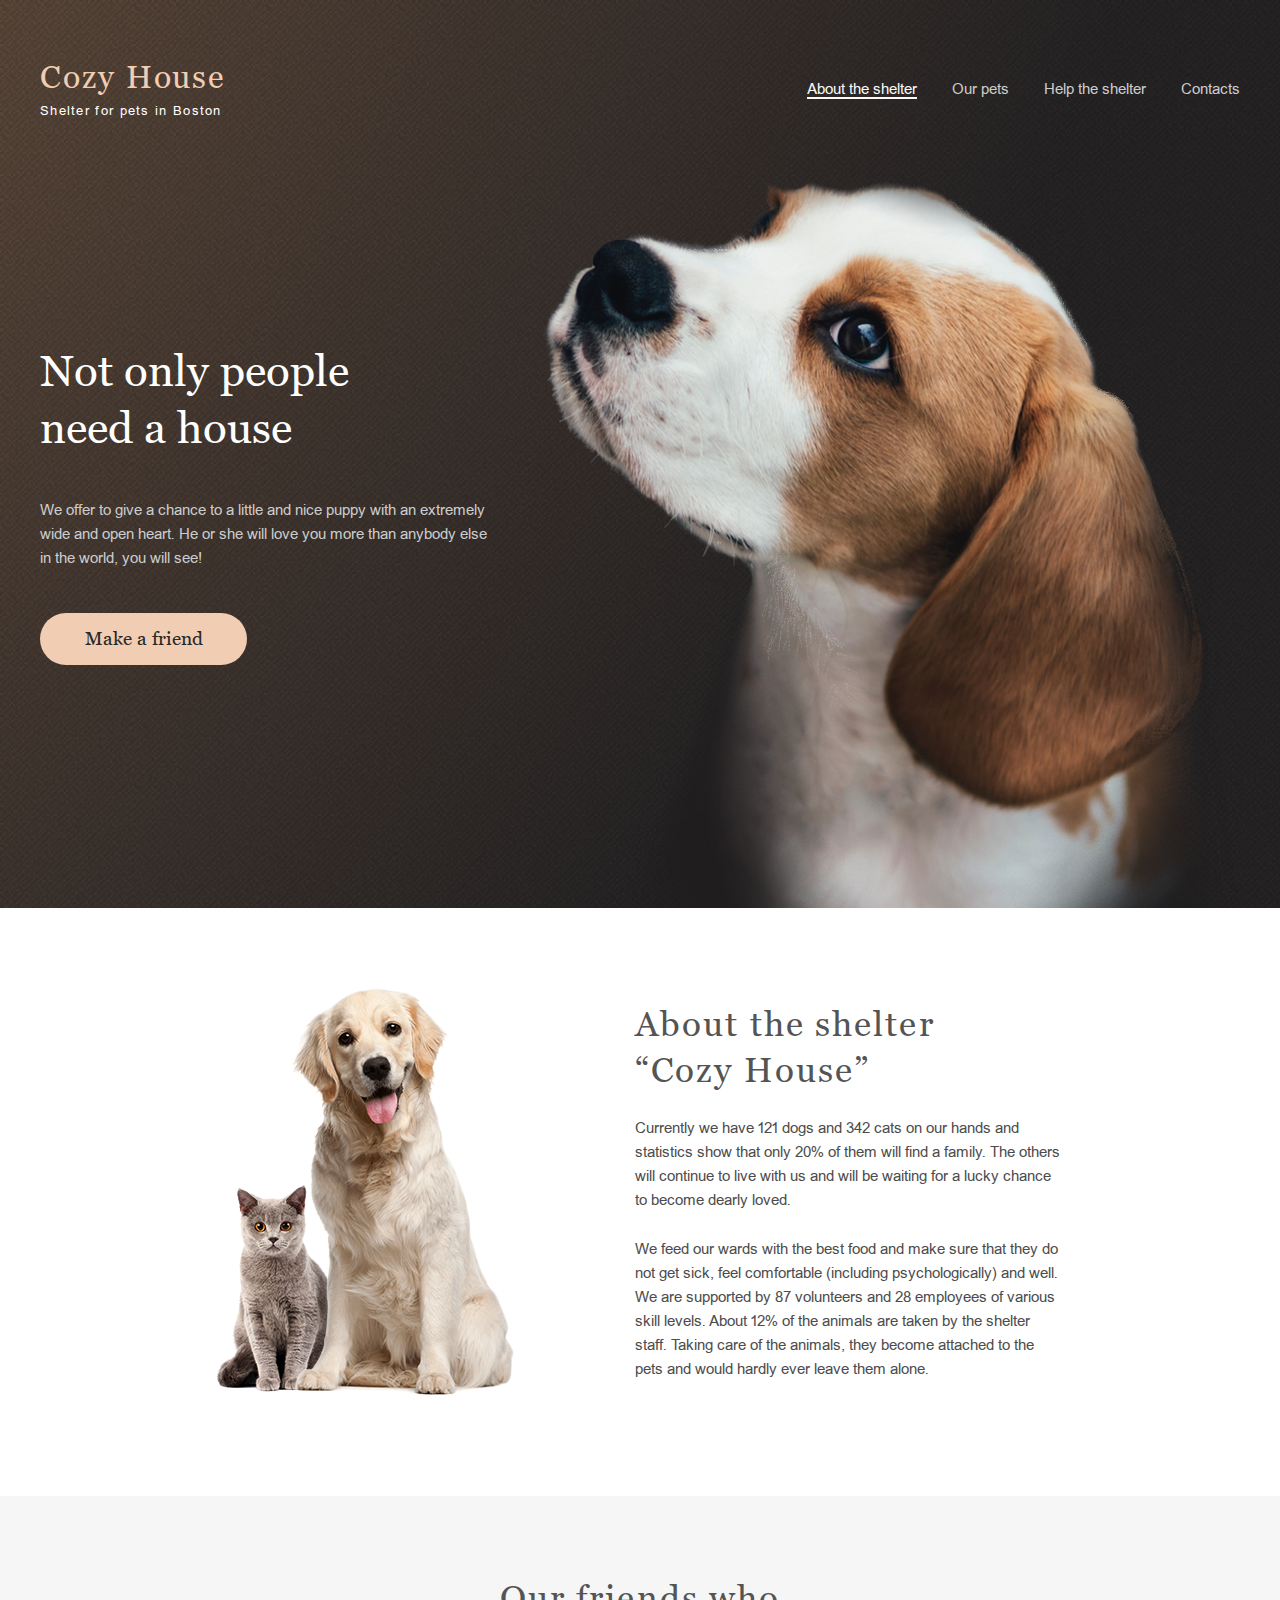
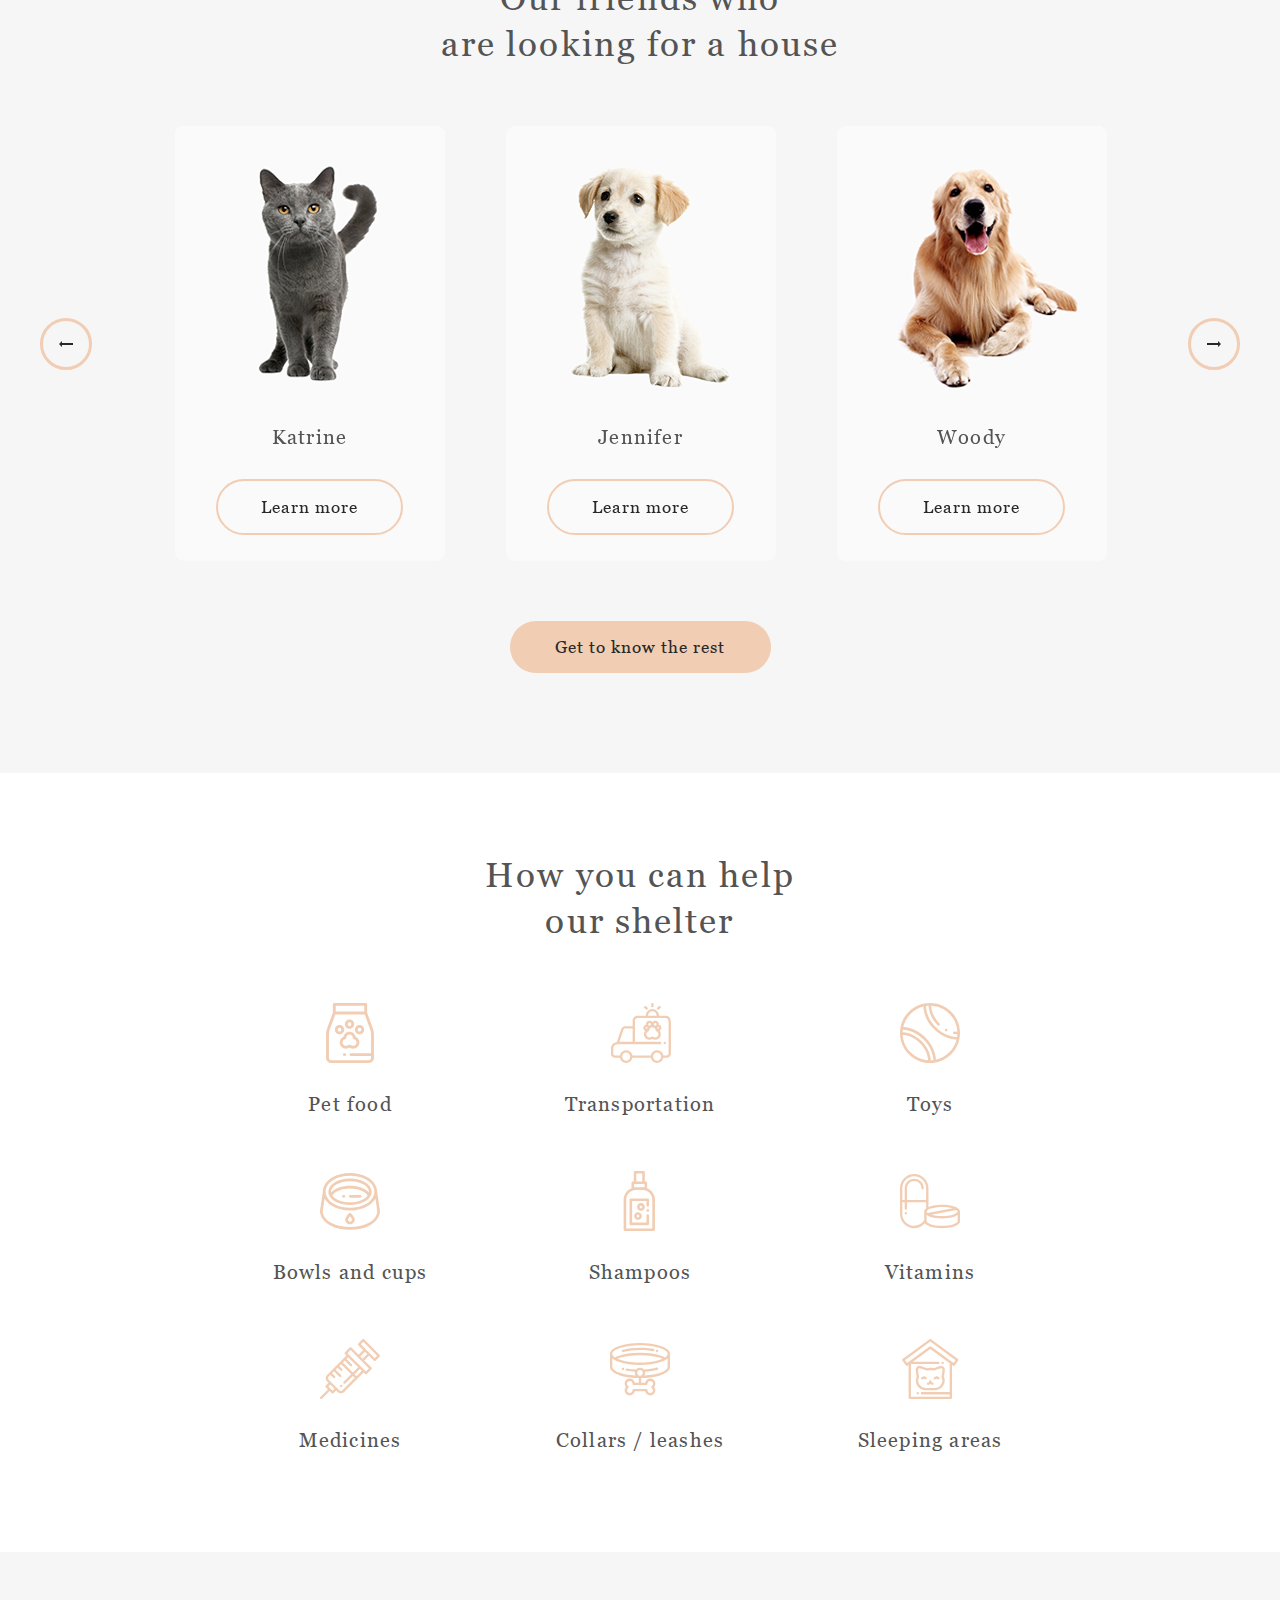
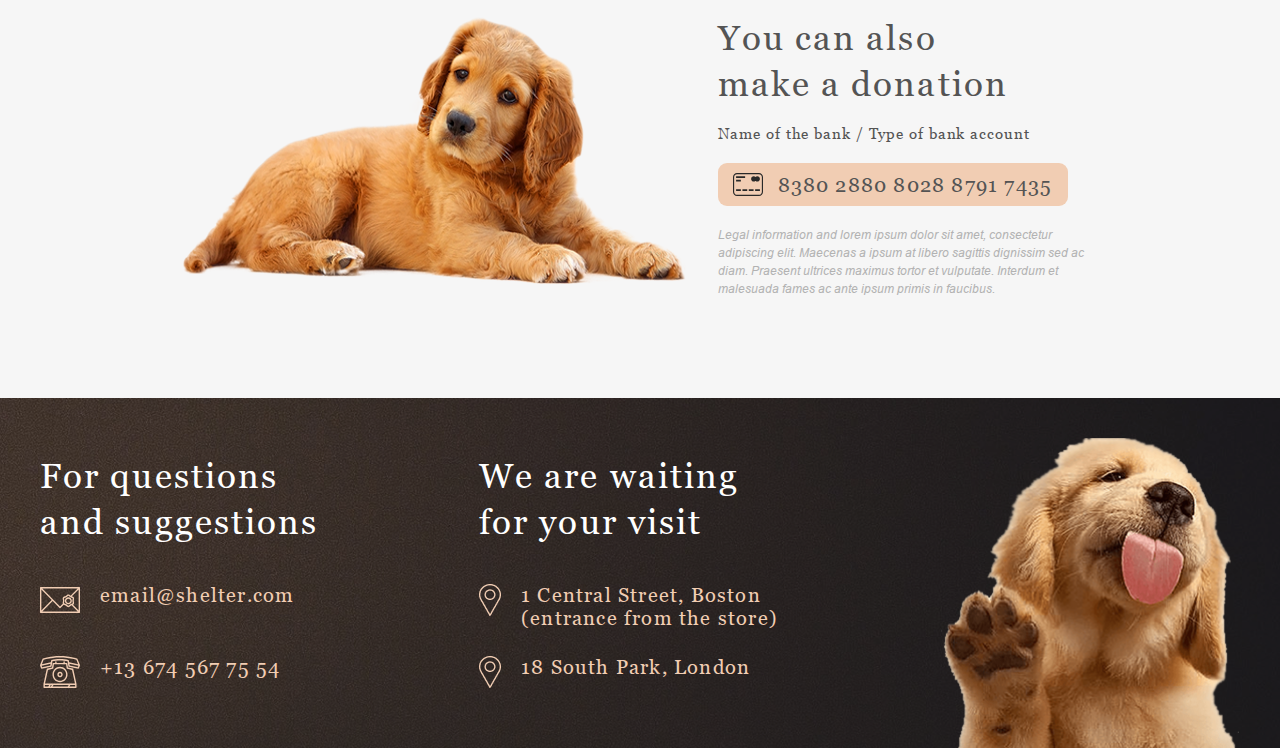
==== commit 349067b3: "fixed: page1, finish" ====
--- a/shelter/pages/main/index.html
+++ b/shelter/pages/main/index.html
@@ -5,7 +5,8 @@
    <meta charset="UTF-8">
    <meta http-equiv="X-UA-Compatible" content="IE=edge">
    <meta name="viewport" content="width=device-width, initial-scale=1.0">
-   <title>Document</title>
+   <title>Shelter</title>
+   <link rel="icon" href="../../assets/icons/favicon.ico">
    <link rel="stylesheet" href="style.css">
 </head>
 
@@ -31,13 +32,13 @@
                            <a href="#" class="header__link main__link">About the shelter</a>
                         </li>
                         <li>
-                           <a href="#" class="header__link">Our pets</a>
+                           <a href="../../pages/pets/index.html" class="header__link">Our pets</a>
                         </li>
                         <li>
-                           <a href="#" class="header__link">Help the shelter</a>
+                           <a href="#help" class="header__link">Help the shelter</a>
                         </li>
                         <li>
-                           <a href="#" class="header__link">Contacts</a>
+                           <a href="#footer" class="header__link">Contacts</a>
                         </li>
                         
                      </ul>
@@ -107,7 +108,7 @@
 
                   <div class="slider-item">
                      <div class="card-pet">
-                        <img src="../../assets/images/pets-katrine.png" alt="lean more">
+                        <img data-lazy="../../assets/images/pets-katrine.png" alt="lean more">
                         <div class="animal">
                            <p>Katrine</p>
                            <button>Learn more</button>
@@ -116,7 +117,7 @@
                   </div>
                   <div class="slider-item">
                      <div class="card-pet">
-                        <img src="../../assets/images/pets-jennifer.png" alt="lean more">
+                        <img data-lazy="../../assets/images/pets-jennifer.png" alt="lean more">
                         <div class="animal">
                            <p>Jennifer</p>
                            <button>Learn more</button>
@@ -125,7 +126,7 @@
                   </div>
                   <div class="slider-item">
                      <div class="card-pet">
-                        <img src="../../assets/images/pets-woody.png" alt="lean more">
+                        <img data-lazy="../../assets/images/pets-woody.png" alt="lean more">
                         <div class="animal">
                            <p>Woody</p>
                            <button>Learn more</button>
@@ -134,7 +135,7 @@
                   </div>
                   <div class="slider-item">
                      <div class="card-pet">
-                        <img src="../../assets/images/pets-sophia.png" alt="lean more">
+                        <img data-lazy="../../assets/images/pets-sophia.png" alt="lean more">
                         <div class="animal">
                            <p>Sophia</p>
                            <button>Learn more</button>
@@ -143,7 +144,7 @@
                   </div>
                   <div class="slider-item">
                      <div class="card-pet">
-                        <img src="../../assets/images/pets-timmy.png" alt="lean more">
+                        <img data-lazy="../../assets/images/pets-timmy.png" alt="lean more">
                         <div class="animal">
                            <p>Timmy</p>
                            <button>Learn more</button>
@@ -152,7 +153,7 @@
                   </div>
                   <div class="slider-item">
                      <div class="card-pet">
-                        <img src="../../assets/images/pets-charly.png" alt="lean more">
+                        <img data-lazy="../../assets/images/pets-charly.png" alt="lean more">
                         <div class="animal">
                            <p>Charly</p>
                            <button>Learn more</button>
@@ -161,7 +162,7 @@
                   </div>
                   <div class="slider-item">
                      <div class="card-pet">
-                        <img src="../../assets/images/pets-scarlet.png" alt="lean more">
+                        <img data-lazy="../../assets/images/pets-scarlet.png" alt="lean more">
                         <div class="animal">
                            <p>Scarlett</p>
                            <button>Learn more</button>
@@ -171,7 +172,7 @@
                   <div>
                      <div class="card-pet slider-item">
                         <div class="card-pet">
-                           <img src="../../assets/images/pets-fredie.png" alt="lean more">
+                           <img data-lazy="../../assets/images/pets-fredie.png" alt="lean more">
                            <div class="animal">
                               <p>Freddie</p>
                               <button>Learn more</button>
@@ -295,12 +296,12 @@
                <p class="bl6-text-big">We are waiting for your visit</p>
                <div class="bl6-icon">
                   <img src="../../assets/icons/icon-marker.png" alt="">
-                  <a href="https://goo.gl/maps/FT7vVtzFoKrzdnmH7" class="bl6-text-smoll">1 Central Street, Boston
+                  <a target="_ blank" href="https://goo.gl/maps/FT7vVtzFoKrzdnmH7" class="bl6-text-smoll">1 Central Street, Boston
                      (entrance from the store)</a>
                </div>
                <div class="bl6-icon">
                   <img src="../../assets/icons/icon-marker.png" alt="">
-                  <a href="https://goo.gl/maps/faLbbpLskuYfagEq6" class="bl6-text-smoll">18 South Park, London
+                  <a target="_ blank" href="https://goo.gl/maps/faLbbpLskuYfagEq6" class="bl6-text-smoll">18 South Park, London
                   </a>
                </div>
 
--- a/shelter/pages/main/style.css
+++ b/shelter/pages/main/style.css
@@ -83,6 +83,7 @@
    flex-direction: column;
    justify-content: space-between;
    height: 60px;
+   z-index: 3;
 }
 .logo1{
     font-family: 'Georgia';
@@ -451,7 +452,7 @@
     max-width: 1035px;
     display: flex;
     flex-wrap: wrap;
-    gap: 0px 60px;
+    gap: 0px 120px;
     align-content: center;
     justify-content: center;  
     margin-left: auto;
@@ -505,7 +506,7 @@
 }
 .block5-txt2{
     margin-top: 20px;
-    width: 320px;
+    max-width: 320px;
     height: 17px;
     font-family: 'Georgia';
     font-style: normal;
@@ -626,7 +627,7 @@
     .text-2{
         max-width: 460px;
         height: 72px;
-        text-align: start;
+        text-align:center;
     }
     .section-1b{
         width: 80%;
@@ -642,7 +643,7 @@
     .section-1a{
         text-align: center;
         margin: 0 auto 100px auto;
-        width: 460px;
+        max-width: 460px;
     }
     .section-2{
       flex-direction: column-reverse;
@@ -685,11 +686,37 @@
    }
 }
 
-@media (max-width: 880px){
-   
-}
-
-@media (max-width: 768px){
+@media (max-width: 770px){
+   .slider{
+      padding: 0px 20px;
+   }
+   .slider-item{
+      margin: 0 1vw;
+   }
+   .block4-text{
+      margin-top: 97px;
+   }
+   .block5-img{
+      height: 261px;
+   }
+   .block4-icon1{
+      gap: 0px 60px;
+   }
+   .block6-content{
+      gap: 0;
+   }
+   .block6-content1{
+      margin-top: 30px;
+   }
+   .block6-content2{
+      margin-top: 30px;
+   }
+   .block6-content3{
+      margin-top: 65px;
+   }
+}
+
+@media (max-width: 767px){
    body.lock{
       overflow: hidden;
    }
@@ -755,7 +782,7 @@
       width: 100%;
       height: 100%;
       overflow: auto;
-      background-color: aquamarine; /* фон выпадающего меню */
+      background-color: #292929;; /* фон выпадающего меню */
       padding: 30px 10px 20px 10px;
       transition: all 0.3s ease 0s;
    }
@@ -763,36 +790,19 @@
       top: 0;
    }
    .header__list{
-      display: block;
-      padding: 40px;
+      /* display: block; */
+      padding: 220px 10px 0 10px;
+      display: flex;
+      flex-direction: column;
+      text-align: center;
+   }
+   .header__link{
+      font-size: 32px;
    }
    .header__list li{
-      margin: 0 0 20px 0;
-   }
-   .slider{
-      padding: 0px 20px;
-   }
-   .slider-item{
-      margin: 0 1vw;
-   }
-   .block4-text{
-      margin-top: 97px;
-   }
-   .block5-img{
-      height: 261px;
-   }
-   .block6-content{
-      gap: 0;
-   }
-   .block6-content1{
-      margin-top: 30px;
-   }
-   .block6-content2{
-      margin-top: 30px;
-   }
-   .block6-content3{
-      margin-top: 65px;
-   }
+      margin: 0 0 5px 0;
+   }
+   
 }
 
 
@@ -803,21 +813,21 @@
    }
    .header__body{
       padding-top: 57px;
-   }
-   .section-1a{
-      text-align: start;
-   }
+   }  
    .text-1{
       font-size: 25px;
       line-height: 130%;
       text-align: center;
       margin-bottom: 0;
       height: 100px;
+      max-width: 229px;
+      margin-right: auto;
+      margin-left: auto;
    }
    .text-2{
       max-width: 300px;
       height: 100px;
-      text-align: start;
+      /* text-align: start; */
   }
    .section-1b{
       width: 88%;
@@ -930,15 +940,7 @@
    .block6-content1{
       margin-top: 0;
    }
-   .block6-content3{
-
-   }
-   .block6-content img{
-      /* height: 88%; */
-   }
-   
-   
-   
+       
    .max-w{
       display: none;
    }
@@ -950,9 +952,13 @@
       display: flex;
       gap: 80px;
       justify-content: center;
-  }
-   
-   
-}
-
-
+  }  
+}
+
+@media (max-width: 330px){
+   .header__body{
+      max-width: 256px;
+   }
+}
+
+
